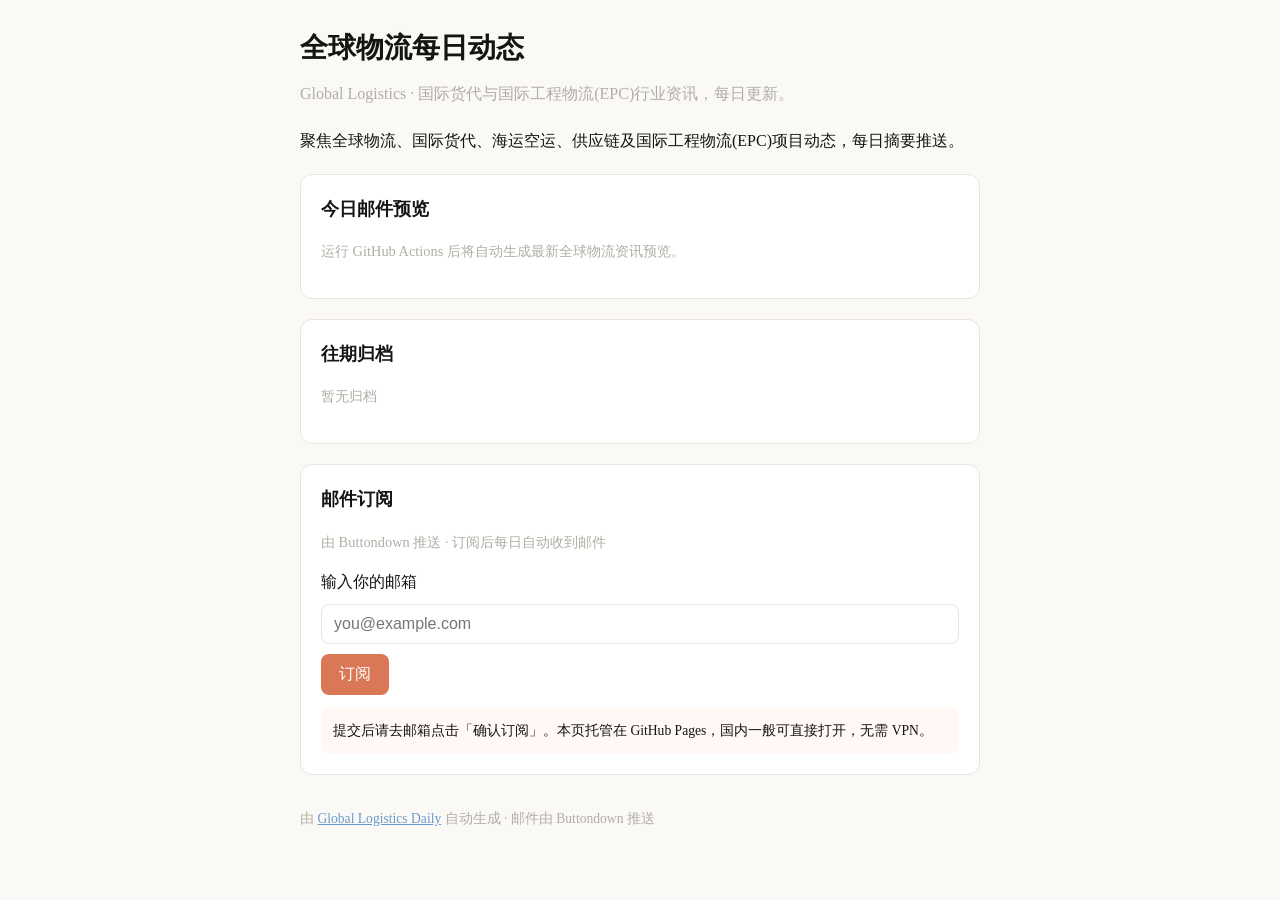
==== docs/index.html @ 3bcb0eac "rename site to global-logistics-daily" ====
<!DOCTYPE html>
<html lang="zh-CN">
<head>
  <meta charset="utf-8">
  <meta name="viewport" content="width=device-width, initial-scale=1">
  <title>全球物流每日动态</title>
  <meta name="description" content="Global Logistics · 国际货代与国际工程物流(EPC)行业资讯，每日更新。">
  <meta property="og:type" content="website">
  <meta property="og:site_name" content="全球物流每日动态">
  <meta property="og:title" content="全球物流每日动态">
  <meta property="og:description" content="Global Logistics · 国际货代与国际工程物流(EPC)行业资讯，每日更新。">
  <meta property="og:image" content="https://wangjian2931.github.io/global-logistics-daily/assets/og-cover.png">
  <meta property="og:url" content="https://wangjian2931.github.io/global-logistics-daily/">
  <link rel="stylesheet" href="assets/style.css">
</head>
<body>
  <div class="wrap">
    <header>
      <h1>全球物流每日动态</h1>
      <p class="tagline">Global Logistics · 国际货代与国际工程物流(EPC)行业资讯，每日更新。</p>
      <p>聚焦全球物流、国际货代、海运空运、供应链及国际工程物流(EPC)项目动态，每日摘要推送。</p>
    </header>

    <section class="card">
      <h2>今日邮件预览</h2>
      <p class="meta">运行 GitHub Actions 后将自动生成最新全球物流资讯预览。</p>
    </section>

    <section class="card">
      <h2>往期归档</h2>
      <p class="meta">暂无归档</p>
    </section>

    <section class="card">
      <h2>邮件订阅</h2>
      <p class="meta">由 Buttondown 推送 · 订阅后每日自动收到邮件</p>
      <form
        action="https://buttondown.com/api/emails/embed-subscribe/wangjian2931"
        method="post"
        class="subscribe-form"
      >
        <label for="bd-email">输入你的邮箱</label>
        <input type="email" name="email" id="bd-email" placeholder="you@example.com" required>
        <input type="hidden" name="embed" value="1">
        <input type="submit" value="订阅">
      </form>
      <div class="subscribe-note">
        提交后请去邮箱点击「确认订阅」。本页托管在 GitHub Pages，国内一般可直接打开，无需 VPN。
      </div>
    </section>

    <footer>
      <p>由 <a href="https://github.com/wangjian2931/global-logistics-daily">Global Logistics Daily</a> 自动生成 · 邮件由 Buttondown 推送</p>
    </footer>
  </div>
</body>
</html>
---- docs/assets/style.css ----
:root {
  --bg: #faf9f5;
  --text: #141413;
  --muted: #b0aea5;
  --border: #e8e6dc;
  --accent: #d97757;
  --link: #6a9bcc;
}

* { box-sizing: border-box; }

body {
  margin: 0;
  font-family: Georgia, "Times New Roman", serif;
  background: var(--bg);
  color: var(--text);
  line-height: 1.7;
}

.wrap {
  max-width: 720px;
  margin: 0 auto;
  padding: 24px 20px 48px;
}

header h1 {
  font-family: Arial, Helvetica, sans-serif;
  font-size: 1.75rem;
  margin: 0 0 8px;
}

.tagline { color: var(--muted); margin: 0 0 20px; }

.card {
  background: #fff;
  border: 1px solid var(--border);
  border-radius: 12px;
  padding: 20px;
  margin: 20px 0;
}

.card h2 {
  font-family: Arial, Helvetica, sans-serif;
  font-size: 1.1rem;
  margin: 0 0 12px;
}

.preview-content h1,
.preview-content h2,
.preview-content h3 {
  font-family: Arial, Helvetica, sans-serif;
}

.preview-content a { color: var(--link); }

.meta { color: var(--muted); font-size: 0.9rem; }

.subscribe-form label {
  display: block;
  margin-bottom: 8px;
  font-family: Arial, Helvetica, sans-serif;
}

.subscribe-form input[type="email"] {
  width: 100%;
  padding: 10px 12px;
  border: 1px solid var(--border);
  border-radius: 8px;
  margin-bottom: 10px;
  font-size: 16px;
}

.subscribe-form input[type="submit"] {
  background: var(--accent);
  color: #fff;
  border: 0;
  border-radius: 8px;
  padding: 10px 18px;
  cursor: pointer;
  font-family: Arial, Helvetica, sans-serif;
  font-size: 16px;
}

.subscribe-note {
  margin-top: 12px;
  padding: 12px;
  background: #fff8f5;
  border-radius: 8px;
  font-size: 0.85rem;
}

.archive-list { list-style: none; padding: 0; margin: 0; }

.archive-list li {
  padding: 8px 0;
  border-bottom: 1px solid var(--border);
}

footer {
  margin-top: 32px;
  color: var(--muted);
  font-size: 0.85rem;
}

footer a { color: var(--link); }

.back-link {
  display: inline-block;
  margin-bottom: 16px;
  color: var(--link);
  text-decoration: none;
  font-family: Arial, Helvetica, sans-serif;
}
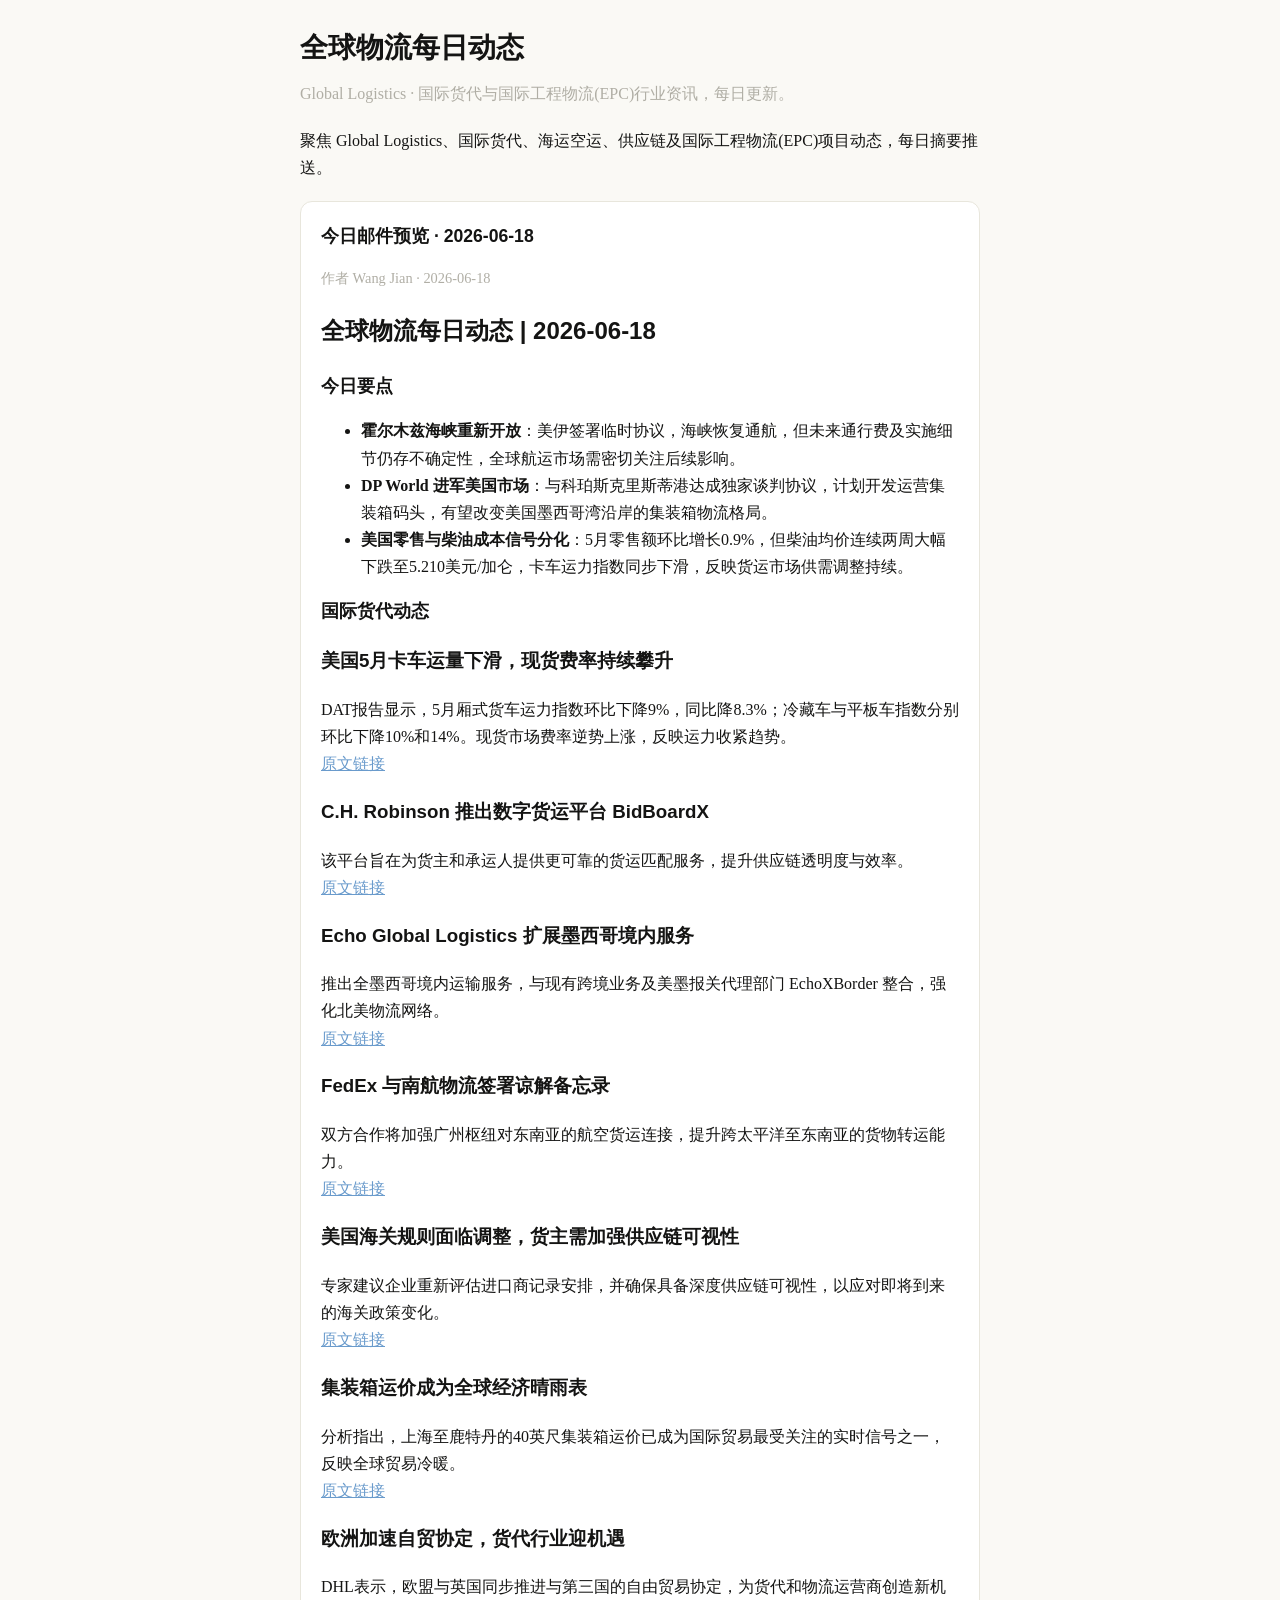
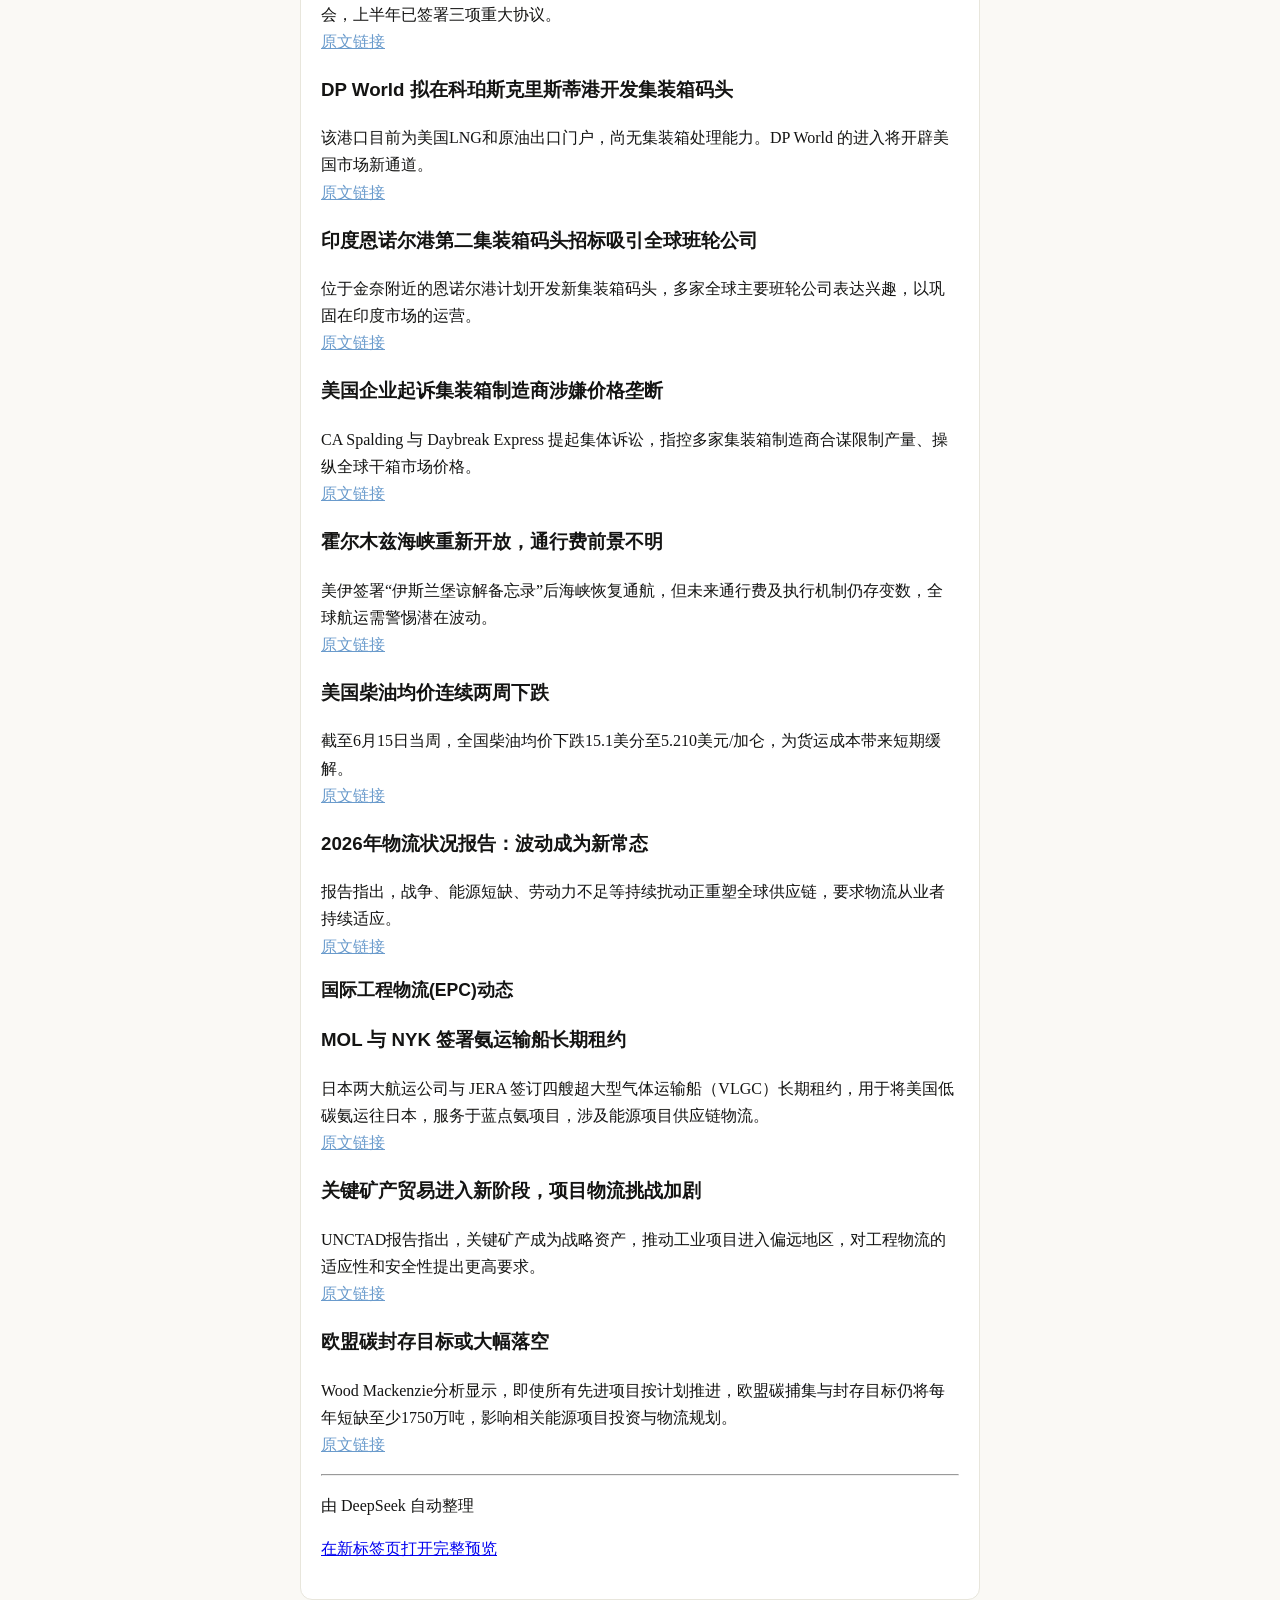
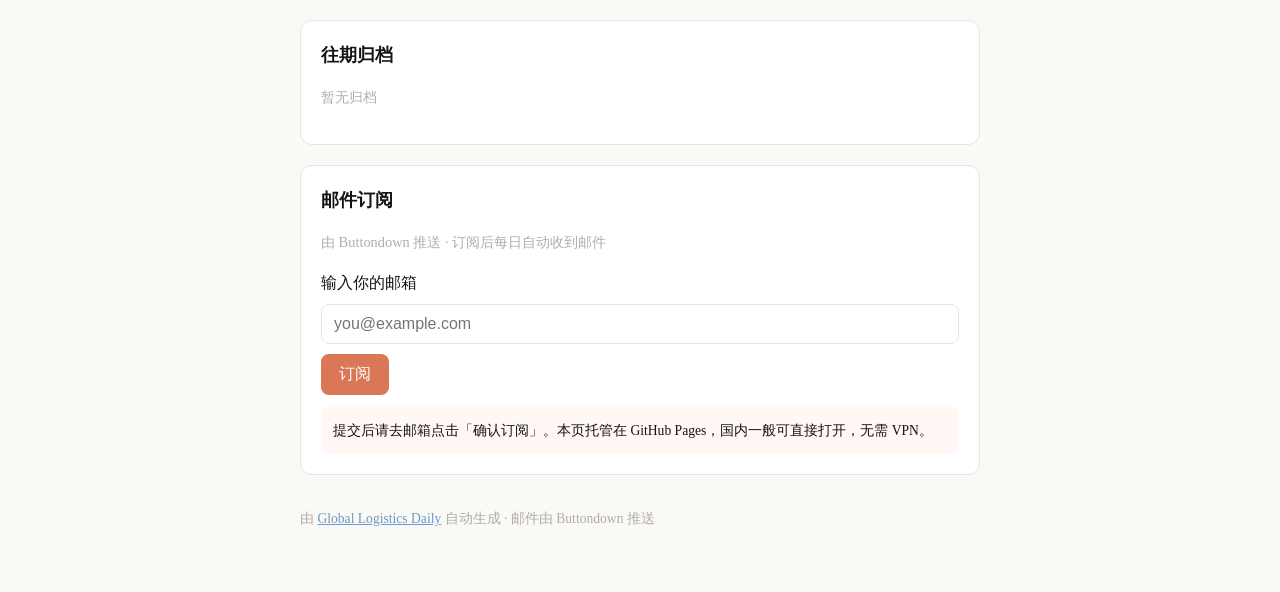
==== commit 17301e88: "fix Pages URL case and rename workflow" ====
--- a/docs/index.html
+++ b/docs/index.html
@@ -3,27 +3,88 @@
 <head>
   <meta charset="utf-8">
   <meta name="viewport" content="width=device-width, initial-scale=1">
-  <title>全球物流每日动态</title>
+  <title>全球物流每日动态 | 2026-06-18</title>
   <meta name="description" content="Global Logistics · 国际货代与国际工程物流(EPC)行业资讯，每日更新。">
   <meta property="og:type" content="website">
   <meta property="og:site_name" content="全球物流每日动态">
   <meta property="og:title" content="全球物流每日动态">
   <meta property="og:description" content="Global Logistics · 国际货代与国际工程物流(EPC)行业资讯，每日更新。">
-  <meta property="og:image" content="https://wangjian2931.github.io/global-logistics-daily/assets/og-cover.png">
-  <meta property="og:url" content="https://wangjian2931.github.io/global-logistics-daily/">
+  <meta property="og:image" content="https://wangjian2931.github.io/Global-Logistics-Daily/assets/og-cover.png">
+  <meta property="og:url" content="https://wangjian2931.github.io/Global-Logistics-Daily/">
   <link rel="stylesheet" href="assets/style.css">
 </head>
 <body>
   <div class="wrap">
+    
     <header>
       <h1>全球物流每日动态</h1>
       <p class="tagline">Global Logistics · 国际货代与国际工程物流(EPC)行业资讯，每日更新。</p>
-      <p>聚焦全球物流、国际货代、海运空运、供应链及国际工程物流(EPC)项目动态，每日摘要推送。</p>
+      <p>聚焦 Global Logistics、国际货代、海运空运、供应链及国际工程物流(EPC)项目动态，每日摘要推送。</p>
     </header>
 
     <section class="card">
-      <h2>今日邮件预览</h2>
-      <p class="meta">运行 GitHub Actions 后将自动生成最新全球物流资讯预览。</p>
+      <h2>今日邮件预览 · 2026-06-18</h2>
+      <p class="meta">作者 Wang Jian · 2026-06-18</p>
+      <div class="preview-content"><h1>全球物流每日动态 | 2026-06-18</h1>
+<h2>今日要点</h2>
+<ul>
+<li><strong>霍尔木兹海峡重新开放</strong>：美伊签署临时协议，海峡恢复通航，但未来通行费及实施细节仍存不确定性，全球航运市场需密切关注后续影响。</li>
+<li><strong>DP World 进军美国市场</strong>：与科珀斯克里斯蒂港达成独家谈判协议，计划开发运营集装箱码头，有望改变美国墨西哥湾沿岸的集装箱物流格局。</li>
+<li><strong>美国零售与柴油成本信号分化</strong>：5月零售额环比增长0.9%，但柴油均价连续两周大幅下跌至5.210美元/加仑，卡车运力指数同步下滑，反映货运市场供需调整持续。</li>
+</ul>
+<h2>国际货代动态</h2>
+<h3>美国5月卡车运量下滑，现货费率持续攀升</h3>
+<p>DAT报告显示，5月厢式货车运力指数环比下降9%，同比降8.3%；冷藏车与平板车指数分别环比下降10%和14%。现货市场费率逆势上涨，反映运力收紧趋势。<br />
+<a href="https://www.logisticsmgmt.com/article/truckload_volumes_slide_in_may_as_spot_rates_continue_climb_dat_reports">原文链接</a></p>
+<h3>C.H. Robinson 推出数字货运平台 BidBoardX</h3>
+<p>该平台旨在为货主和承运人提供更可靠的货运匹配服务，提升供应链透明度与效率。<br />
+<a href="https://www.logisticsmgmt.com/article/c.h_robinsons_new_bidboardx_platform_aims_to_boost_freight_reliability_for_shippers_and_carriers">原文链接</a></p>
+<h3>Echo Global Logistics 扩展墨西哥境内服务</h3>
+<p>推出全墨西哥境内运输服务，与现有跨境业务及美墨报关代理部门 EchoXBorder 整合，强化北美物流网络。<br />
+<a href="https://www.logisticsmgmt.com/article/echo_global_logistics_expands_mexico_footprint_with_new_intra_mexico_offerings">原文链接</a></p>
+<h3>FedEx 与南航物流签署谅解备忘录</h3>
+<p>双方合作将加强广州枢纽对东南亚的航空货运连接，提升跨太平洋至东南亚的货物转运能力。<br />
+<a href="https://www.supplychaindive.com/news/fedex-inks-mou-with-china-based-airline-to-boost-air-cargo-network/822742/">原文链接</a></p>
+<h3>美国海关规则面临调整，货主需加强供应链可视性</h3>
+<p>专家建议企业重新评估进口商记录安排，并确保具备深度供应链可视性，以应对即将到来的海关政策变化。<br />
+<a href="https://www.supplychaindive.com/news/trump-is-shaking-up-customs-rules-what-should-shippers-know/822731/">原文链接</a></p>
+<h3>集装箱运价成为全球经济晴雨表</h3>
+<p>分析指出，上海至鹿特丹的40英尺集装箱运价已成为国际贸易最受关注的实时信号之一，反映全球贸易冷暖。<br />
+<a href="https://theloadstar.com/what-container-shipping-rates-tell-us-about-the-economy/">原文链接</a></p>
+<h3>欧洲加速自贸协定，货代行业迎机遇</h3>
+<p>DHL表示，欧盟与英国同步推进与第三国的自由贸易协定，为货代和物流运营商创造新机会，上半年已签署三项重大协议。<br />
+<a href="https://theloadstar.com/forwarders-will-gain-as-europe-accelerates-global-trade-agreements-says-dhl/">原文链接</a></p>
+<h3>DP World 拟在科珀斯克里斯蒂港开发集装箱码头</h3>
+<p>该港口目前为美国LNG和原油出口门户，尚无集装箱处理能力。DP World 的进入将开辟美国市场新通道。<br />
+<a href="https://theloadstar.com/dp-world-enter-us-market-with-new-box-terminal-at-corpus-christi/">原文链接</a></p>
+<h3>印度恩诺尔港第二集装箱码头招标吸引全球班轮公司</h3>
+<p>位于金奈附近的恩诺尔港计划开发新集装箱码头，多家全球主要班轮公司表达兴趣，以巩固在印度市场的运营。<br />
+<a href="https://theloadstar.com/ennore-port-plan-for-second-box-terminal-attracts-major-carriers/">原文链接</a></p>
+<h3>美国企业起诉集装箱制造商涉嫌价格垄断</h3>
+<p>CA Spalding 与 Daybreak Express 提起集体诉讼，指控多家集装箱制造商合谋限制产量、操纵全球干箱市场价格。<br />
+<a href="https://splash247.com/us-firms-sue-container-makers-over-alleged-price-fixing-scheme/">原文链接</a></p>
+<h3>霍尔木兹海峡重新开放，通行费前景不明</h3>
+<p>美伊签署“伊斯兰堡谅解备忘录”后海峡恢复通航，但未来通行费及执行机制仍存变数，全球航运需警惕潜在波动。<br />
+<a href="https://splash247.com/hormuz-reopens-under-us-iran-deal-amid-uncertainty-over-future-transit-fees/">原文链接</a></p>
+<h3>美国柴油均价连续两周下跌</h3>
+<p>截至6月15日当周，全国柴油均价下跌15.1美分至5.210美元/加仑，为货运成本带来短期缓解。<br />
+<a href="https://www.logisticsmgmt.com/article/national_diesel_average_falls_15.1_cents_for_week_of_june_15_reports_eia">原文链接</a></p>
+<h3>2026年物流状况报告：波动成为新常态</h3>
+<p>报告指出，战争、能源短缺、劳动力不足等持续扰动正重塑全球供应链，要求物流从业者持续适应。<br />
+<a href="https://www.logisticsmgmt.com/article/new_state_of_logistics_report_finds_volatility_is_new_normal_shaping_global_supply_chains_requiring_continuous_adaptation_by_logisticians">原文链接</a></p>
+<h2>国际工程物流(EPC)动态</h2>
+<h3>MOL 与 NYK 签署氨运输船长期租约</h3>
+<p>日本两大航运公司与 JERA 签订四艘超大型气体运输船（VLGC）长期租约，用于将美国低碳氨运往日本，服务于蓝点氨项目，涉及能源项目供应链物流。<br />
+<a href="https://splash247.com/mol-and-nyk-seal-ammonia-carrier-charters-with-jera/">原文链接</a></p>
+<h3>关键矿产贸易进入新阶段，项目物流挑战加剧</h3>
+<p>UNCTAD报告指出，关键矿产成为战略资产，推动工业项目进入偏远地区，对工程物流的适应性和安全性提出更高要求。<br />
+<a href="https://splash247.com/the-easy-era-of-critical-mineral-trade-is-over/">原文链接</a></p>
+<h3>欧盟碳封存目标或大幅落空</h3>
+<p>Wood Mackenzie分析显示，即使所有先进项目按计划推进，欧盟碳捕集与封存目标仍将每年短缺至少1750万吨，影响相关能源项目投资与物流规划。<br />
+<a href="https://splash247.com/eu-set-to-miss-carbon-storage-target-by-at-least-17-5-mtpa/">原文链接</a></p>
+<hr />
+<p>由 DeepSeek 自动整理</p></div>
+      <p><a href="previews/2026-06-18.html">在新标签页打开完整预览</a></p>
     </section>
 
     <section class="card">
@@ -31,6 +92,7 @@
       <p class="meta">暂无归档</p>
     </section>
 
+    
     <section class="card">
       <h2>邮件订阅</h2>
       <p class="meta">由 Buttondown 推送 · 订阅后每日自动收到邮件</p>
@@ -48,9 +110,10 @@
         提交后请去邮箱点击「确认订阅」。本页托管在 GitHub Pages，国内一般可直接打开，无需 VPN。
       </div>
     </section>
-
+    
+    
     <footer>
-      <p>由 <a href="https://github.com/wangjian2931/global-logistics-daily">Global Logistics Daily</a> 自动生成 · 邮件由 Buttondown 推送</p>
+      <p>由 <a href="https://github.com/wangjian2931/Global-Logistics-Daily">Global Logistics Daily</a> 自动生成 · 邮件由 Buttondown 推送</p>
     </footer>
   </div>
 </body>
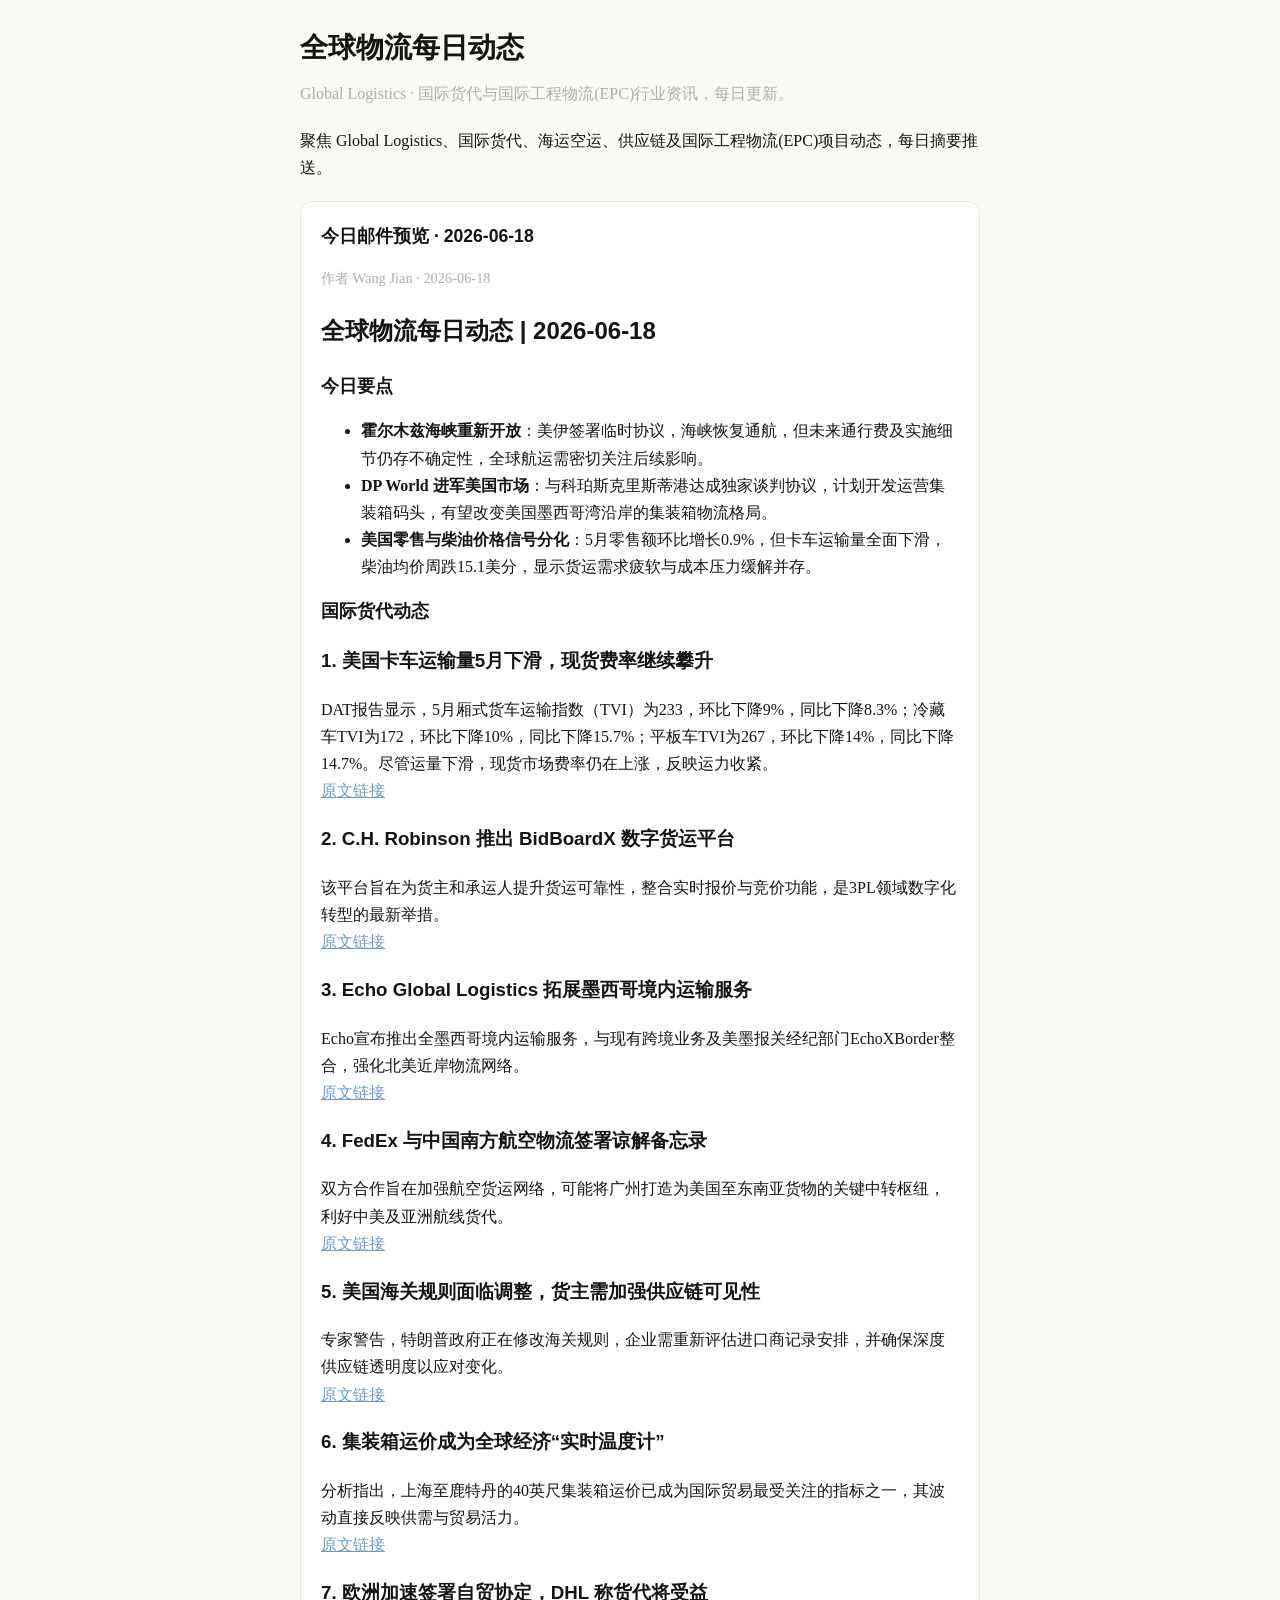
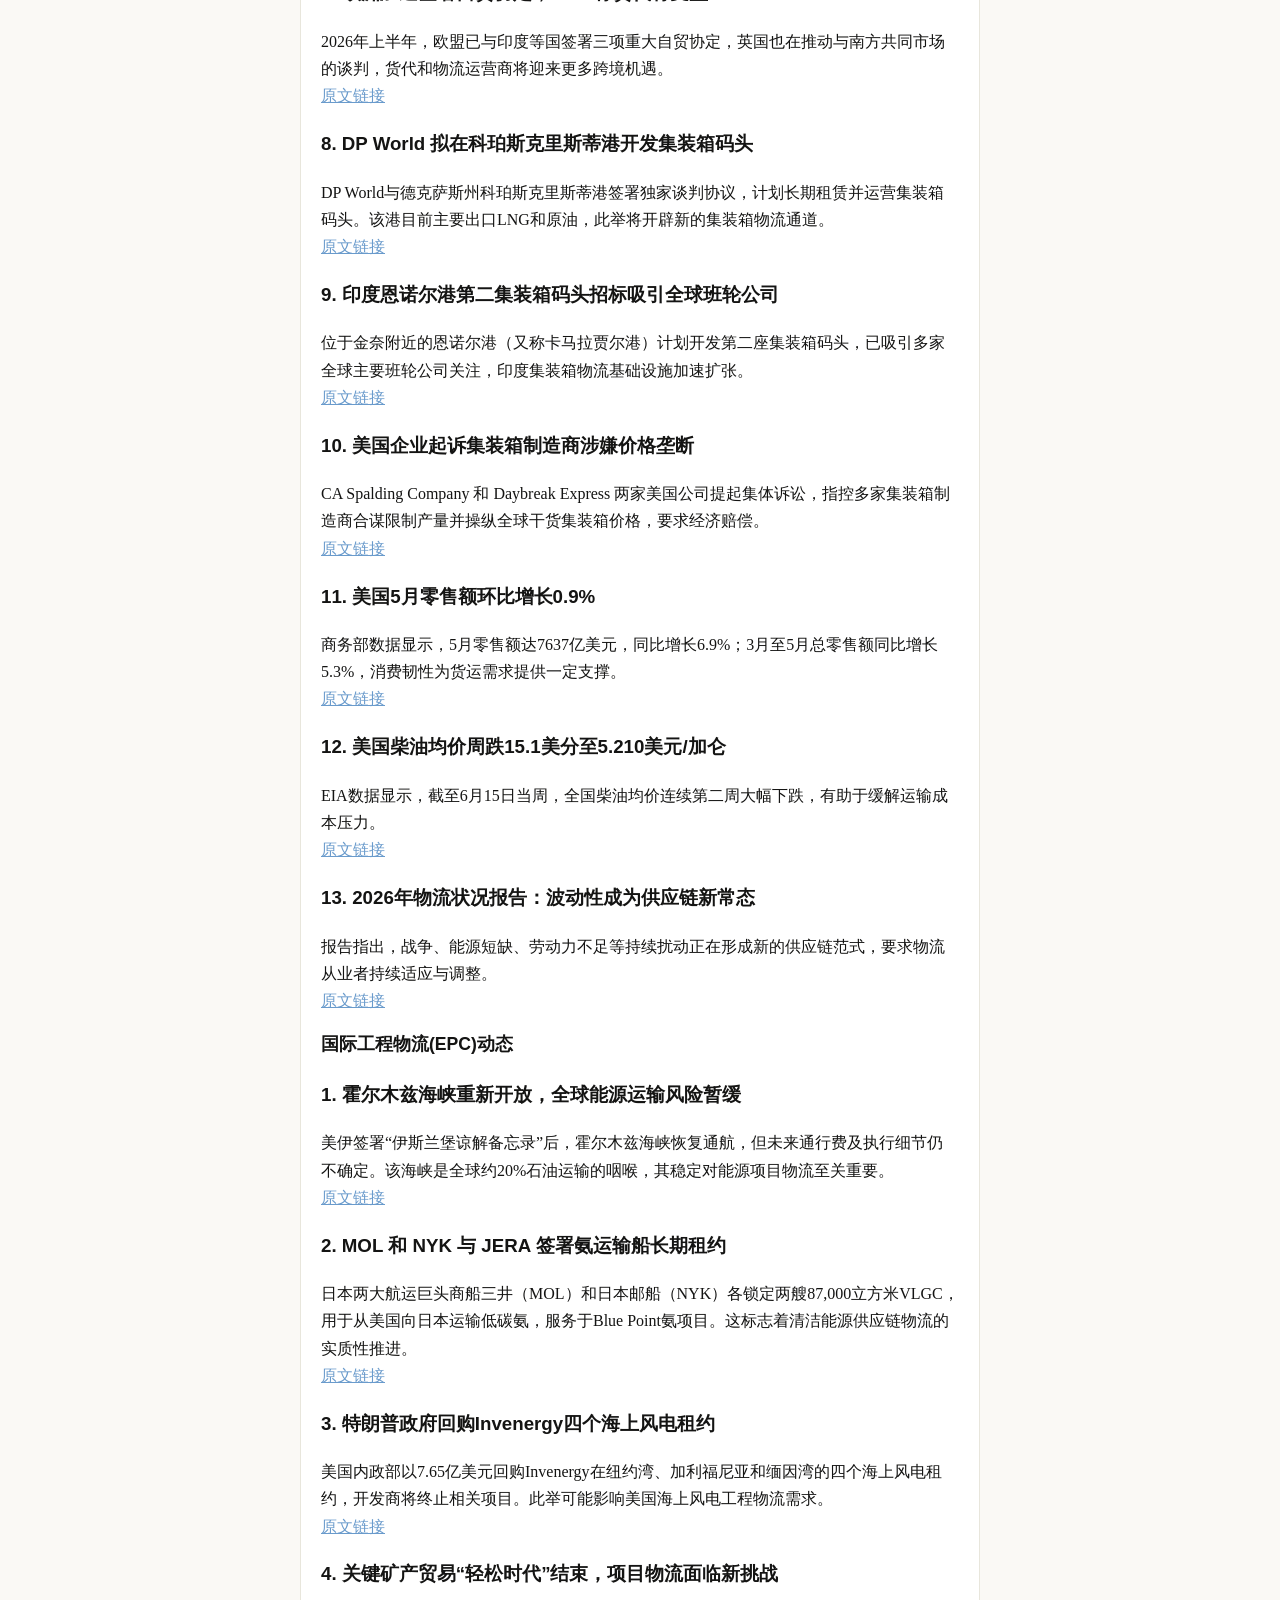
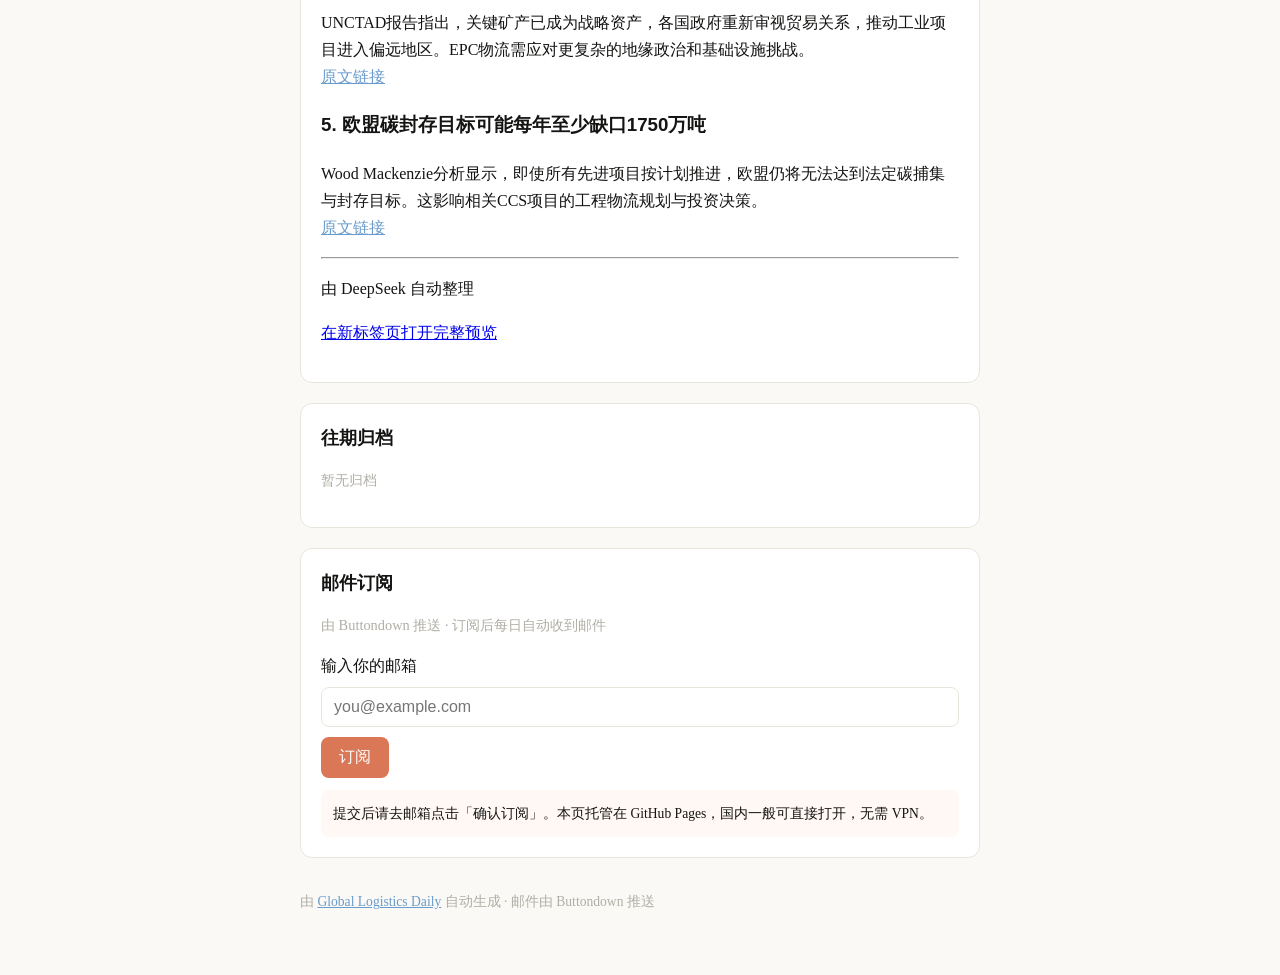
==== commit b533723f: "chore: update landing page" ====
--- a/docs/index.html
+++ b/docs/index.html
@@ -28,59 +28,65 @@
       <div class="preview-content"><h1>全球物流每日动态 | 2026-06-18</h1>
 <h2>今日要点</h2>
 <ul>
-<li><strong>霍尔木兹海峡重新开放</strong>：美伊签署临时协议，海峡恢复通航，但未来通行费及实施细节仍存不确定性，全球航运市场需密切关注后续影响。</li>
+<li><strong>霍尔木兹海峡重新开放</strong>：美伊签署临时协议，海峡恢复通航，但未来通行费及实施细节仍存不确定性，全球航运需密切关注后续影响。</li>
 <li><strong>DP World 进军美国市场</strong>：与科珀斯克里斯蒂港达成独家谈判协议，计划开发运营集装箱码头，有望改变美国墨西哥湾沿岸的集装箱物流格局。</li>
-<li><strong>美国零售与柴油成本信号分化</strong>：5月零售额环比增长0.9%，但柴油均价连续两周大幅下跌至5.210美元/加仑，卡车运力指数同步下滑，反映货运市场供需调整持续。</li>
+<li><strong>美国零售与柴油价格信号分化</strong>：5月零售额环比增长0.9%，但卡车运输量全面下滑，柴油均价周跌15.1美分，显示货运需求疲软与成本压力缓解并存。</li>
 </ul>
 <h2>国际货代动态</h2>
-<h3>美国5月卡车运量下滑，现货费率持续攀升</h3>
-<p>DAT报告显示，5月厢式货车运力指数环比下降9%，同比降8.3%；冷藏车与平板车指数分别环比下降10%和14%。现货市场费率逆势上涨，反映运力收紧趋势。<br />
+<h3>1. 美国卡车运输量5月下滑，现货费率继续攀升</h3>
+<p>DAT报告显示，5月厢式货车运输指数（TVI）为233，环比下降9%，同比下降8.3%；冷藏车TVI为172，环比下降10%，同比下降15.7%；平板车TVI为267，环比下降14%，同比下降14.7%。尽管运量下滑，现货市场费率仍在上涨，反映运力收紧。<br />
 <a href="https://www.logisticsmgmt.com/article/truckload_volumes_slide_in_may_as_spot_rates_continue_climb_dat_reports">原文链接</a></p>
-<h3>C.H. Robinson 推出数字货运平台 BidBoardX</h3>
-<p>该平台旨在为货主和承运人提供更可靠的货运匹配服务，提升供应链透明度与效率。<br />
+<h3>2. C.H. Robinson 推出 BidBoardX 数字货运平台</h3>
+<p>该平台旨在为货主和承运人提升货运可靠性，整合实时报价与竞价功能，是3PL领域数字化转型的最新举措。<br />
 <a href="https://www.logisticsmgmt.com/article/c.h_robinsons_new_bidboardx_platform_aims_to_boost_freight_reliability_for_shippers_and_carriers">原文链接</a></p>
-<h3>Echo Global Logistics 扩展墨西哥境内服务</h3>
-<p>推出全墨西哥境内运输服务，与现有跨境业务及美墨报关代理部门 EchoXBorder 整合，强化北美物流网络。<br />
+<h3>3. Echo Global Logistics 拓展墨西哥境内运输服务</h3>
+<p>Echo宣布推出全墨西哥境内运输服务，与现有跨境业务及美墨报关经纪部门EchoXBorder整合，强化北美近岸物流网络。<br />
 <a href="https://www.logisticsmgmt.com/article/echo_global_logistics_expands_mexico_footprint_with_new_intra_mexico_offerings">原文链接</a></p>
-<h3>FedEx 与南航物流签署谅解备忘录</h3>
-<p>双方合作将加强广州枢纽对东南亚的航空货运连接，提升跨太平洋至东南亚的货物转运能力。<br />
+<h3>4. FedEx 与中国南方航空物流签署谅解备忘录</h3>
+<p>双方合作旨在加强航空货运网络，可能将广州打造为美国至东南亚货物的关键中转枢纽，利好中美及亚洲航线货代。<br />
 <a href="https://www.supplychaindive.com/news/fedex-inks-mou-with-china-based-airline-to-boost-air-cargo-network/822742/">原文链接</a></p>
-<h3>美国海关规则面临调整，货主需加强供应链可视性</h3>
-<p>专家建议企业重新评估进口商记录安排，并确保具备深度供应链可视性，以应对即将到来的海关政策变化。<br />
+<h3>5. 美国海关规则面临调整，货主需加强供应链可见性</h3>
+<p>专家警告，特朗普政府正在修改海关规则，企业需重新评估进口商记录安排，并确保深度供应链透明度以应对变化。<br />
 <a href="https://www.supplychaindive.com/news/trump-is-shaking-up-customs-rules-what-should-shippers-know/822731/">原文链接</a></p>
-<h3>集装箱运价成为全球经济晴雨表</h3>
-<p>分析指出，上海至鹿特丹的40英尺集装箱运价已成为国际贸易最受关注的实时信号之一，反映全球贸易冷暖。<br />
+<h3>6. 集装箱运价成为全球经济“实时温度计”</h3>
+<p>分析指出，上海至鹿特丹的40英尺集装箱运价已成为国际贸易最受关注的指标之一，其波动直接反映供需与贸易活力。<br />
 <a href="https://theloadstar.com/what-container-shipping-rates-tell-us-about-the-economy/">原文链接</a></p>
-<h3>欧洲加速自贸协定，货代行业迎机遇</h3>
-<p>DHL表示，欧盟与英国同步推进与第三国的自由贸易协定，为货代和物流运营商创造新机会，上半年已签署三项重大协议。<br />
+<h3>7. 欧洲加速签署自贸协定，DHL 称货代将受益</h3>
+<p>2026年上半年，欧盟已与印度等国签署三项重大自贸协定，英国也在推动与南方共同市场的谈判，货代和物流运营商将迎来更多跨境机遇。<br />
 <a href="https://theloadstar.com/forwarders-will-gain-as-europe-accelerates-global-trade-agreements-says-dhl/">原文链接</a></p>
-<h3>DP World 拟在科珀斯克里斯蒂港开发集装箱码头</h3>
-<p>该港口目前为美国LNG和原油出口门户，尚无集装箱处理能力。DP World 的进入将开辟美国市场新通道。<br />
+<h3>8. DP World 拟在科珀斯克里斯蒂港开发集装箱码头</h3>
+<p>DP World与德克萨斯州科珀斯克里斯蒂港签署独家谈判协议，计划长期租赁并运营集装箱码头。该港目前主要出口LNG和原油，此举将开辟新的集装箱物流通道。<br />
 <a href="https://theloadstar.com/dp-world-enter-us-market-with-new-box-terminal-at-corpus-christi/">原文链接</a></p>
-<h3>印度恩诺尔港第二集装箱码头招标吸引全球班轮公司</h3>
-<p>位于金奈附近的恩诺尔港计划开发新集装箱码头，多家全球主要班轮公司表达兴趣，以巩固在印度市场的运营。<br />
+<h3>9. 印度恩诺尔港第二集装箱码头招标吸引全球班轮公司</h3>
+<p>位于金奈附近的恩诺尔港（又称卡马拉贾尔港）计划开发第二座集装箱码头，已吸引多家全球主要班轮公司关注，印度集装箱物流基础设施加速扩张。<br />
 <a href="https://theloadstar.com/ennore-port-plan-for-second-box-terminal-attracts-major-carriers/">原文链接</a></p>
-<h3>美国企业起诉集装箱制造商涉嫌价格垄断</h3>
-<p>CA Spalding 与 Daybreak Express 提起集体诉讼，指控多家集装箱制造商合谋限制产量、操纵全球干箱市场价格。<br />
+<h3>10. 美国企业起诉集装箱制造商涉嫌价格垄断</h3>
+<p>CA Spalding Company 和 Daybreak Express 两家美国公司提起集体诉讼，指控多家集装箱制造商合谋限制产量并操纵全球干货集装箱价格，要求经济赔偿。<br />
 <a href="https://splash247.com/us-firms-sue-container-makers-over-alleged-price-fixing-scheme/">原文链接</a></p>
-<h3>霍尔木兹海峡重新开放，通行费前景不明</h3>
-<p>美伊签署“伊斯兰堡谅解备忘录”后海峡恢复通航，但未来通行费及执行机制仍存变数，全球航运需警惕潜在波动。<br />
-<a href="https://splash247.com/hormuz-reopens-under-us-iran-deal-amid-uncertainty-over-future-transit-fees/">原文链接</a></p>
-<h3>美国柴油均价连续两周下跌</h3>
-<p>截至6月15日当周，全国柴油均价下跌15.1美分至5.210美元/加仑，为货运成本带来短期缓解。<br />
+<h3>11. 美国5月零售额环比增长0.9%</h3>
+<p>商务部数据显示，5月零售额达7637亿美元，同比增长6.9%；3月至5月总零售额同比增长5.3%，消费韧性为货运需求提供一定支撑。<br />
+<a href="https://www.logisticsmgmt.com/article/u.s_retail_sales_see_may_gains_reports_commerce_and_cnbc_nrf_retail_monitor">原文链接</a></p>
+<h3>12. 美国柴油均价周跌15.1美分至5.210美元/加仑</h3>
+<p>EIA数据显示，截至6月15日当周，全国柴油均价连续第二周大幅下跌，有助于缓解运输成本压力。<br />
 <a href="https://www.logisticsmgmt.com/article/national_diesel_average_falls_15.1_cents_for_week_of_june_15_reports_eia">原文链接</a></p>
-<h3>2026年物流状况报告：波动成为新常态</h3>
-<p>报告指出，战争、能源短缺、劳动力不足等持续扰动正重塑全球供应链，要求物流从业者持续适应。<br />
+<h3>13. 2026年物流状况报告：波动性成为供应链新常态</h3>
+<p>报告指出，战争、能源短缺、劳动力不足等持续扰动正在形成新的供应链范式，要求物流从业者持续适应与调整。<br />
 <a href="https://www.logisticsmgmt.com/article/new_state_of_logistics_report_finds_volatility_is_new_normal_shaping_global_supply_chains_requiring_continuous_adaptation_by_logisticians">原文链接</a></p>
 <h2>国际工程物流(EPC)动态</h2>
-<h3>MOL 与 NYK 签署氨运输船长期租约</h3>
-<p>日本两大航运公司与 JERA 签订四艘超大型气体运输船（VLGC）长期租约，用于将美国低碳氨运往日本，服务于蓝点氨项目，涉及能源项目供应链物流。<br />
+<h3>1. 霍尔木兹海峡重新开放，全球能源运输风险暂缓</h3>
+<p>美伊签署“伊斯兰堡谅解备忘录”后，霍尔木兹海峡恢复通航，但未来通行费及执行细节仍不确定。该海峡是全球约20%石油运输的咽喉，其稳定对能源项目物流至关重要。<br />
+<a href="https://splash247.com/hormuz-reopens-under-us-iran-deal-amid-uncertainty-over-future-transit-fees/">原文链接</a></p>
+<h3>2. MOL 和 NYK 与 JERA 签署氨运输船长期租约</h3>
+<p>日本两大航运巨头商船三井（MOL）和日本邮船（NYK）各锁定两艘87,000立方米VLGC，用于从美国向日本运输低碳氨，服务于Blue Point氨项目。这标志着清洁能源供应链物流的实质性推进。<br />
 <a href="https://splash247.com/mol-and-nyk-seal-ammonia-carrier-charters-with-jera/">原文链接</a></p>
-<h3>关键矿产贸易进入新阶段，项目物流挑战加剧</h3>
-<p>UNCTAD报告指出，关键矿产成为战略资产，推动工业项目进入偏远地区，对工程物流的适应性和安全性提出更高要求。<br />
+<h3>3. 特朗普政府回购Invenergy四个海上风电租约</h3>
+<p>美国内政部以7.65亿美元回购Invenergy在纽约湾、加利福尼亚和缅因湾的四个海上风电租约，开发商将终止相关项目。此举可能影响美国海上风电工程物流需求。<br />
+<a href="https://splash247.com/trump-administration-to-buy-back-four-offshore-wind-leases-from-invenergy/">原文链接</a></p>
+<h3>4. 关键矿产贸易“轻松时代”结束，项目物流面临新挑战</h3>
+<p>UNCTAD报告指出，关键矿产已成为战略资产，各国政府重新审视贸易关系，推动工业项目进入偏远地区。EPC物流需应对更复杂的地缘政治和基础设施挑战。<br />
 <a href="https://splash247.com/the-easy-era-of-critical-mineral-trade-is-over/">原文链接</a></p>
-<h3>欧盟碳封存目标或大幅落空</h3>
-<p>Wood Mackenzie分析显示，即使所有先进项目按计划推进，欧盟碳捕集与封存目标仍将每年短缺至少1750万吨，影响相关能源项目投资与物流规划。<br />
+<h3>5. 欧盟碳封存目标可能每年至少缺口1750万吨</h3>
+<p>Wood Mackenzie分析显示，即使所有先进项目按计划推进，欧盟仍将无法达到法定碳捕集与封存目标。这影响相关CCS项目的工程物流规划与投资决策。<br />
 <a href="https://splash247.com/eu-set-to-miss-carbon-storage-target-by-at-least-17-5-mtpa/">原文链接</a></p>
 <hr />
 <p>由 DeepSeek 自动整理</p></div>
--- a/docs/assets/style.css
+++ b/docs/assets/style.css
@@ -111,3 +111,7 @@
   text-decoration: none;
   font-family: Arial, Helvetica, sans-serif;
 }
+
+#subscribe {
+  scroll-margin-top: 24px;
+}
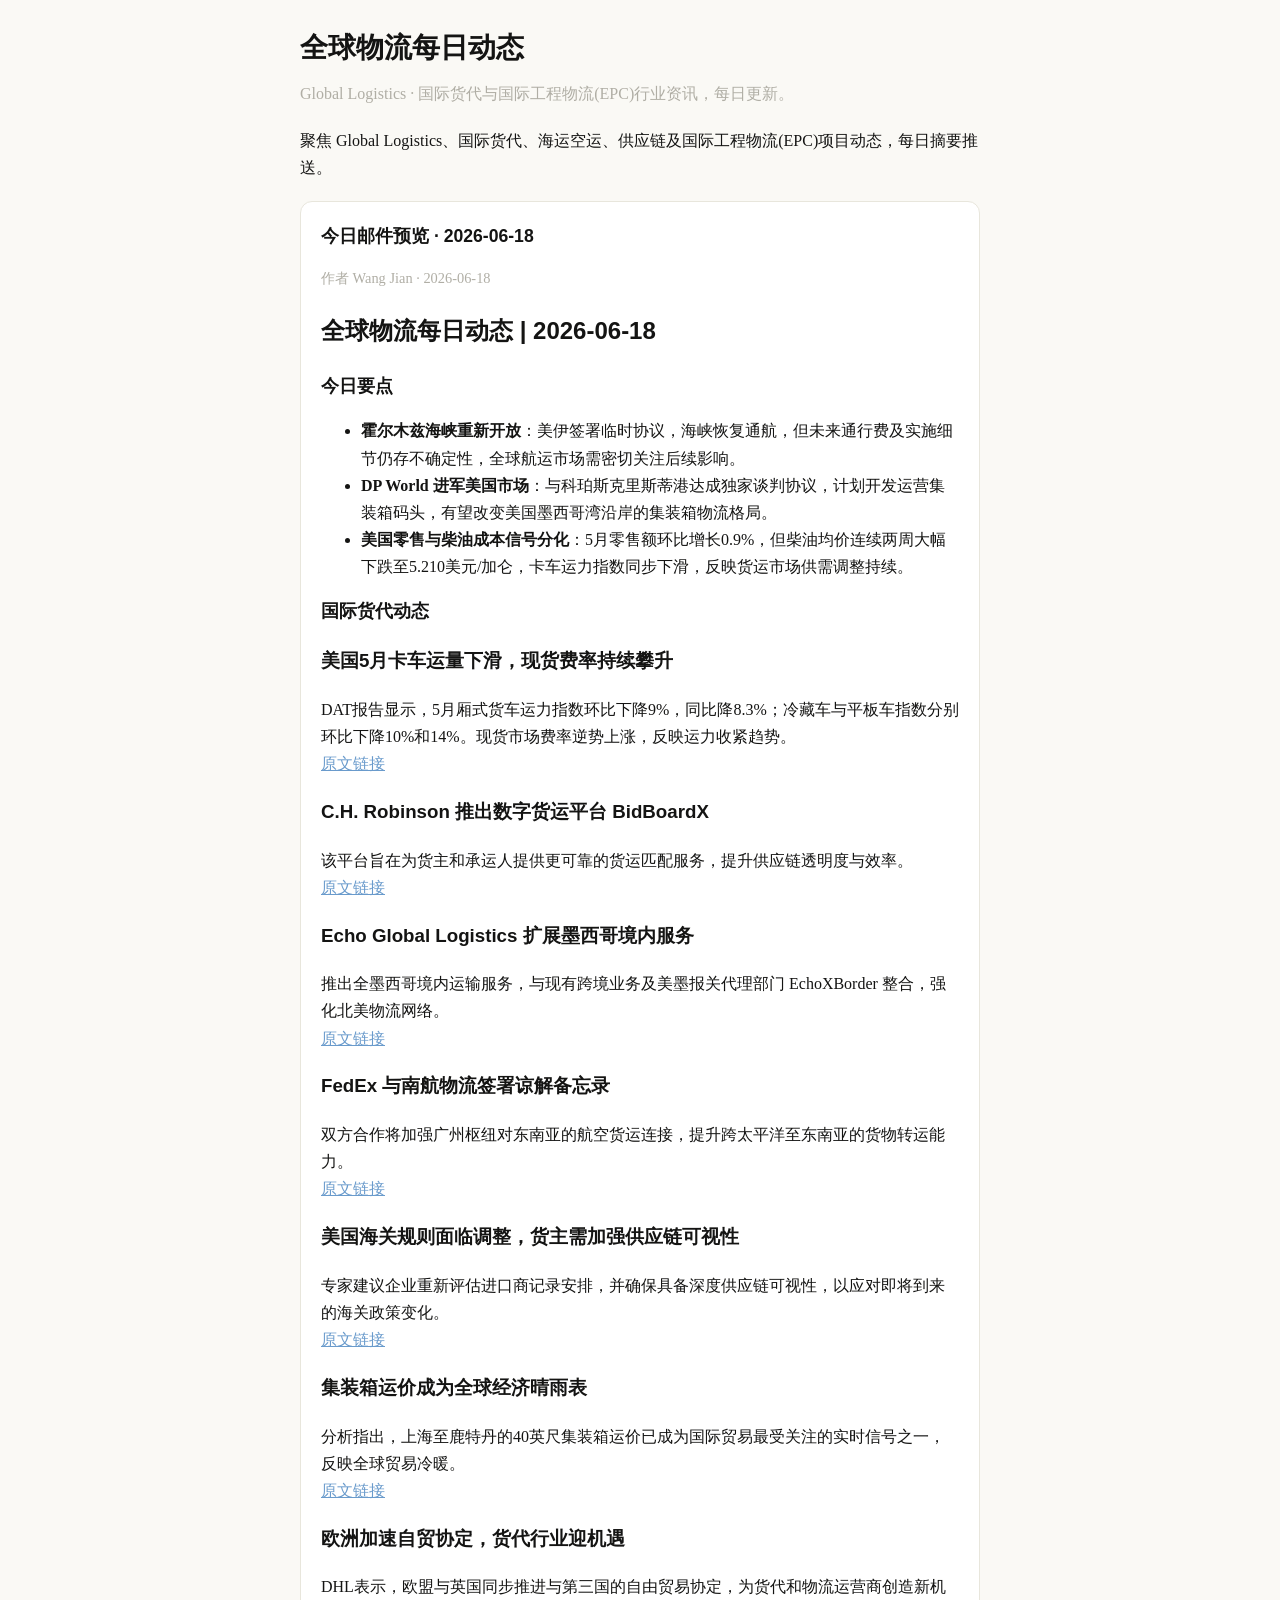
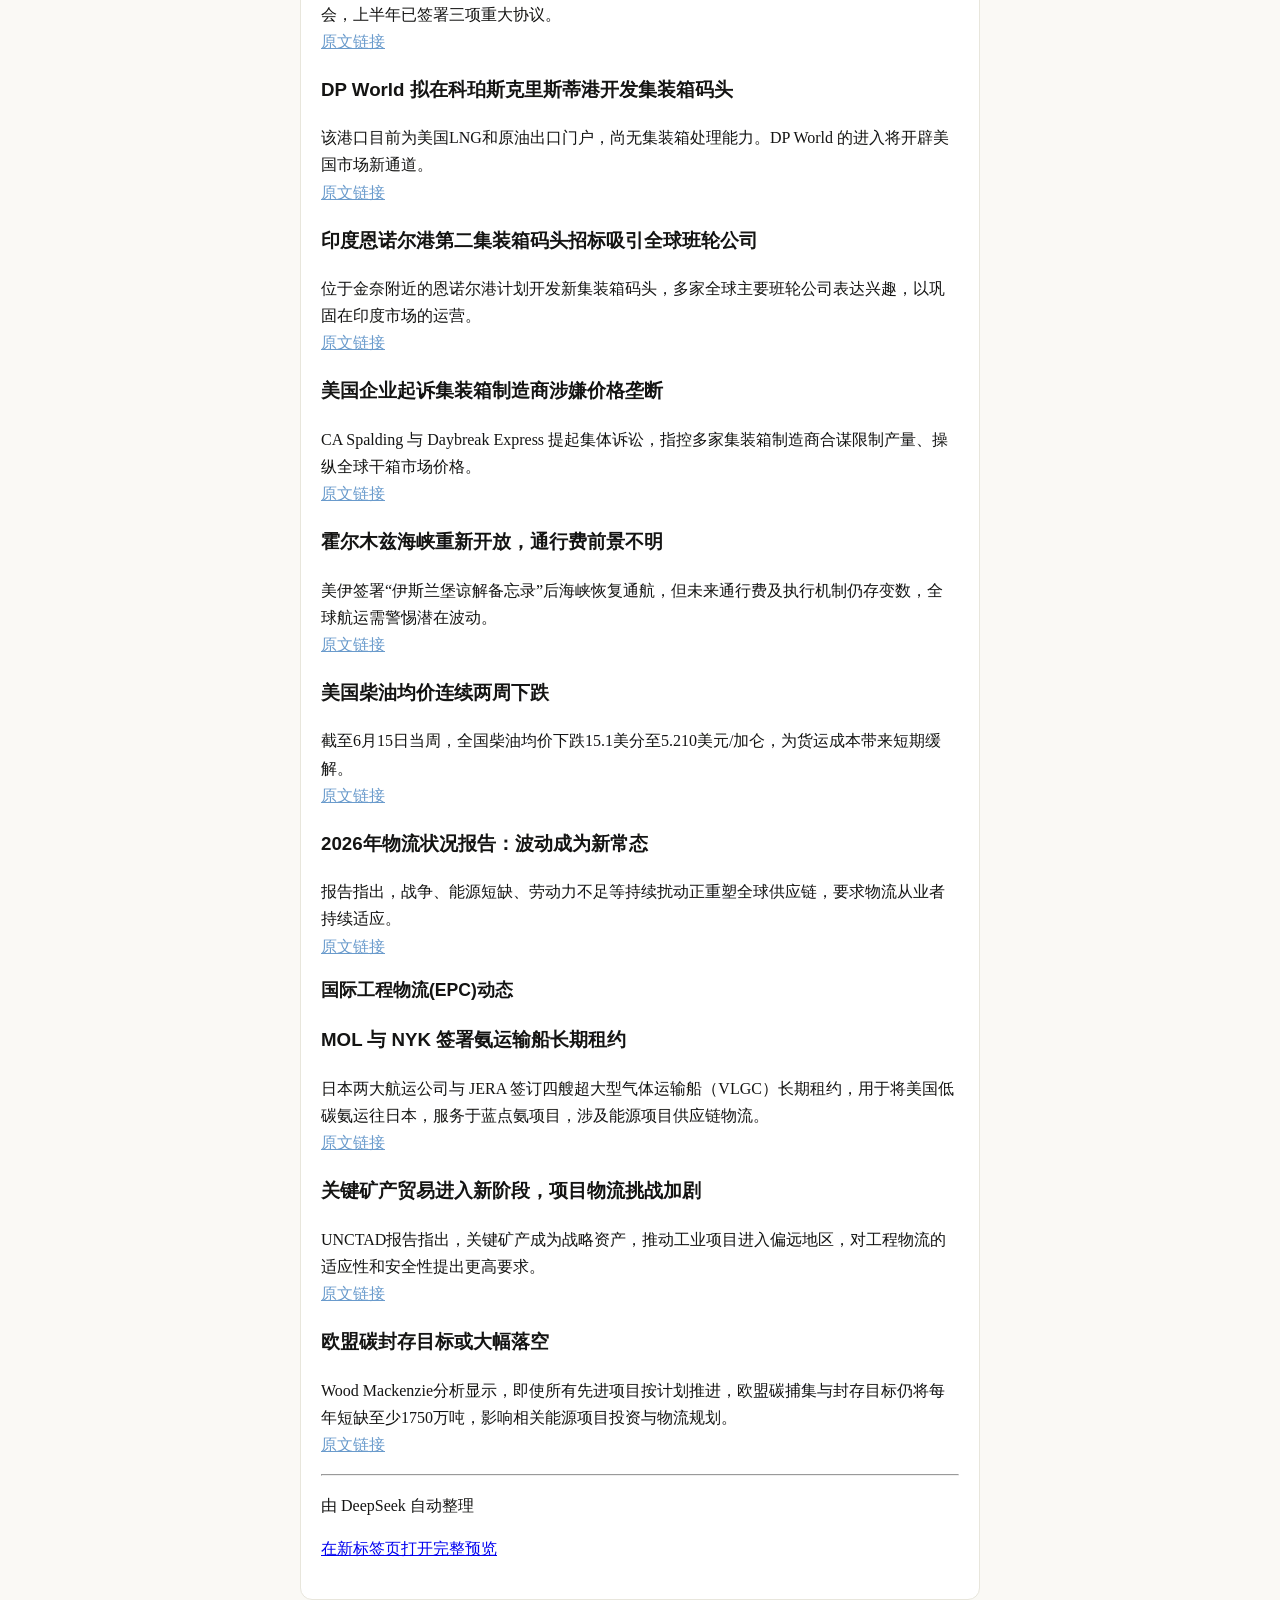
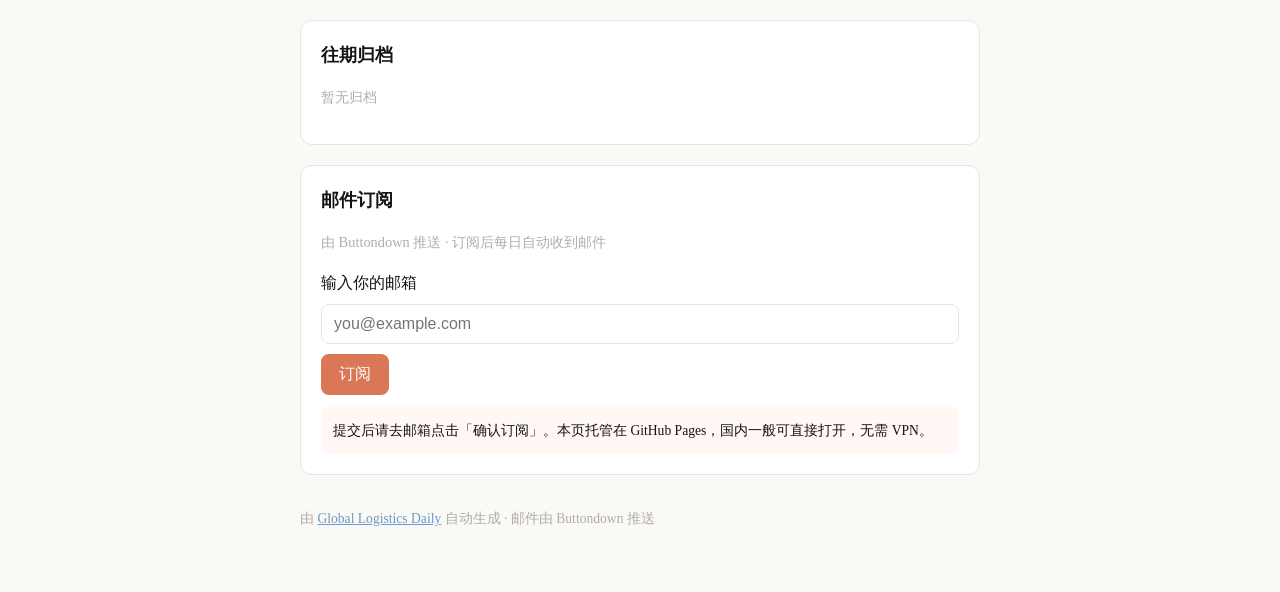
==== commit 0c6deb71: "fix WeChat link card: valid og image and meta tags" ====
--- a/docs/index.html
+++ b/docs/index.html
@@ -4,13 +4,23 @@
   <meta charset="utf-8">
   <meta name="viewport" content="width=device-width, initial-scale=1">
   <title>全球物流每日动态 | 2026-06-18</title>
-  <meta name="description" content="Global Logistics · 国际货代与国际工程物流(EPC)行业资讯，每日更新。">
+  <meta name="description" content="筛选全球货代与 EPC 工程物流资讯，每日一封邮件直达中文摘要。">
+  <link rel="canonical" href="https://wangjian2931.github.io/Global-Logistics-Daily/">
   <meta property="og:type" content="website">
   <meta property="og:site_name" content="全球物流每日动态">
   <meta property="og:title" content="全球物流每日动态">
-  <meta property="og:description" content="Global Logistics · 国际货代与国际工程物流(EPC)行业资讯，每日更新。">
-  <meta property="og:image" content="https://wangjian2931.github.io/Global-Logistics-Daily/assets/og-cover.png">
+  <meta property="og:description" content="筛选全球货代与 EPC 工程物流资讯，每日一封邮件直达中文摘要。">
+  <meta property="og:image" content="https://wangjian2931.github.io/Global-Logistics-Daily/assets/og-cover.jpg">
+  <meta property="og:image:width" content="300">
+  <meta property="og:image:height" content="300">
   <meta property="og:url" content="https://wangjian2931.github.io/Global-Logistics-Daily/">
+  <meta name="twitter:card" content="summary_large_image">
+  <meta name="twitter:title" content="全球物流每日动态">
+  <meta name="twitter:description" content="筛选全球货代与 EPC 工程物流资讯，每日一封邮件直达中文摘要。">
+  <meta name="twitter:image" content="https://wangjian2931.github.io/Global-Logistics-Daily/assets/og-cover.jpg">
+  <meta itemprop="name" content="全球物流每日动态">
+  <meta itemprop="description" content="筛选全球货代与 EPC 工程物流资讯，每日一封邮件直达中文摘要。">
+  <meta itemprop="image" content="https://wangjian2931.github.io/Global-Logistics-Daily/assets/og-cover.jpg">
   <link rel="stylesheet" href="assets/style.css">
 </head>
 <body>
@@ -28,65 +38,59 @@
       <div class="preview-content"><h1>全球物流每日动态 | 2026-06-18</h1>
 <h2>今日要点</h2>
 <ul>
-<li><strong>霍尔木兹海峡重新开放</strong>：美伊签署临时协议，海峡恢复通航，但未来通行费及实施细节仍存不确定性，全球航运需密切关注后续影响。</li>
+<li><strong>霍尔木兹海峡重新开放</strong>：美伊签署临时协议，海峡恢复通航，但未来通行费及实施细节仍存不确定性，全球航运市场需密切关注后续影响。</li>
 <li><strong>DP World 进军美国市场</strong>：与科珀斯克里斯蒂港达成独家谈判协议，计划开发运营集装箱码头，有望改变美国墨西哥湾沿岸的集装箱物流格局。</li>
-<li><strong>美国零售与柴油价格信号分化</strong>：5月零售额环比增长0.9%，但卡车运输量全面下滑，柴油均价周跌15.1美分，显示货运需求疲软与成本压力缓解并存。</li>
+<li><strong>美国零售与柴油成本信号分化</strong>：5月零售额环比增长0.9%，但柴油均价连续两周大幅下跌至5.210美元/加仑，卡车运力指数同步下滑，反映货运市场供需调整持续。</li>
 </ul>
 <h2>国际货代动态</h2>
-<h3>1. 美国卡车运输量5月下滑，现货费率继续攀升</h3>
-<p>DAT报告显示，5月厢式货车运输指数（TVI）为233，环比下降9%，同比下降8.3%；冷藏车TVI为172，环比下降10%，同比下降15.7%；平板车TVI为267，环比下降14%，同比下降14.7%。尽管运量下滑，现货市场费率仍在上涨，反映运力收紧。<br />
+<h3>美国5月卡车运量下滑，现货费率持续攀升</h3>
+<p>DAT报告显示，5月厢式货车运力指数环比下降9%，同比降8.3%；冷藏车与平板车指数分别环比下降10%和14%。现货市场费率逆势上涨，反映运力收紧趋势。<br />
 <a href="https://www.logisticsmgmt.com/article/truckload_volumes_slide_in_may_as_spot_rates_continue_climb_dat_reports">原文链接</a></p>
-<h3>2. C.H. Robinson 推出 BidBoardX 数字货运平台</h3>
-<p>该平台旨在为货主和承运人提升货运可靠性，整合实时报价与竞价功能，是3PL领域数字化转型的最新举措。<br />
+<h3>C.H. Robinson 推出数字货运平台 BidBoardX</h3>
+<p>该平台旨在为货主和承运人提供更可靠的货运匹配服务，提升供应链透明度与效率。<br />
 <a href="https://www.logisticsmgmt.com/article/c.h_robinsons_new_bidboardx_platform_aims_to_boost_freight_reliability_for_shippers_and_carriers">原文链接</a></p>
-<h3>3. Echo Global Logistics 拓展墨西哥境内运输服务</h3>
-<p>Echo宣布推出全墨西哥境内运输服务，与现有跨境业务及美墨报关经纪部门EchoXBorder整合，强化北美近岸物流网络。<br />
+<h3>Echo Global Logistics 扩展墨西哥境内服务</h3>
+<p>推出全墨西哥境内运输服务，与现有跨境业务及美墨报关代理部门 EchoXBorder 整合，强化北美物流网络。<br />
 <a href="https://www.logisticsmgmt.com/article/echo_global_logistics_expands_mexico_footprint_with_new_intra_mexico_offerings">原文链接</a></p>
-<h3>4. FedEx 与中国南方航空物流签署谅解备忘录</h3>
-<p>双方合作旨在加强航空货运网络，可能将广州打造为美国至东南亚货物的关键中转枢纽，利好中美及亚洲航线货代。<br />
+<h3>FedEx 与南航物流签署谅解备忘录</h3>
+<p>双方合作将加强广州枢纽对东南亚的航空货运连接，提升跨太平洋至东南亚的货物转运能力。<br />
 <a href="https://www.supplychaindive.com/news/fedex-inks-mou-with-china-based-airline-to-boost-air-cargo-network/822742/">原文链接</a></p>
-<h3>5. 美国海关规则面临调整，货主需加强供应链可见性</h3>
-<p>专家警告，特朗普政府正在修改海关规则，企业需重新评估进口商记录安排，并确保深度供应链透明度以应对变化。<br />
+<h3>美国海关规则面临调整，货主需加强供应链可视性</h3>
+<p>专家建议企业重新评估进口商记录安排，并确保具备深度供应链可视性，以应对即将到来的海关政策变化。<br />
 <a href="https://www.supplychaindive.com/news/trump-is-shaking-up-customs-rules-what-should-shippers-know/822731/">原文链接</a></p>
-<h3>6. 集装箱运价成为全球经济“实时温度计”</h3>
-<p>分析指出，上海至鹿特丹的40英尺集装箱运价已成为国际贸易最受关注的指标之一，其波动直接反映供需与贸易活力。<br />
+<h3>集装箱运价成为全球经济晴雨表</h3>
+<p>分析指出，上海至鹿特丹的40英尺集装箱运价已成为国际贸易最受关注的实时信号之一，反映全球贸易冷暖。<br />
 <a href="https://theloadstar.com/what-container-shipping-rates-tell-us-about-the-economy/">原文链接</a></p>
-<h3>7. 欧洲加速签署自贸协定，DHL 称货代将受益</h3>
-<p>2026年上半年，欧盟已与印度等国签署三项重大自贸协定，英国也在推动与南方共同市场的谈判，货代和物流运营商将迎来更多跨境机遇。<br />
+<h3>欧洲加速自贸协定，货代行业迎机遇</h3>
+<p>DHL表示，欧盟与英国同步推进与第三国的自由贸易协定，为货代和物流运营商创造新机会，上半年已签署三项重大协议。<br />
 <a href="https://theloadstar.com/forwarders-will-gain-as-europe-accelerates-global-trade-agreements-says-dhl/">原文链接</a></p>
-<h3>8. DP World 拟在科珀斯克里斯蒂港开发集装箱码头</h3>
-<p>DP World与德克萨斯州科珀斯克里斯蒂港签署独家谈判协议，计划长期租赁并运营集装箱码头。该港目前主要出口LNG和原油，此举将开辟新的集装箱物流通道。<br />
+<h3>DP World 拟在科珀斯克里斯蒂港开发集装箱码头</h3>
+<p>该港口目前为美国LNG和原油出口门户，尚无集装箱处理能力。DP World 的进入将开辟美国市场新通道。<br />
 <a href="https://theloadstar.com/dp-world-enter-us-market-with-new-box-terminal-at-corpus-christi/">原文链接</a></p>
-<h3>9. 印度恩诺尔港第二集装箱码头招标吸引全球班轮公司</h3>
-<p>位于金奈附近的恩诺尔港（又称卡马拉贾尔港）计划开发第二座集装箱码头，已吸引多家全球主要班轮公司关注，印度集装箱物流基础设施加速扩张。<br />
+<h3>印度恩诺尔港第二集装箱码头招标吸引全球班轮公司</h3>
+<p>位于金奈附近的恩诺尔港计划开发新集装箱码头，多家全球主要班轮公司表达兴趣，以巩固在印度市场的运营。<br />
 <a href="https://theloadstar.com/ennore-port-plan-for-second-box-terminal-attracts-major-carriers/">原文链接</a></p>
-<h3>10. 美国企业起诉集装箱制造商涉嫌价格垄断</h3>
-<p>CA Spalding Company 和 Daybreak Express 两家美国公司提起集体诉讼，指控多家集装箱制造商合谋限制产量并操纵全球干货集装箱价格，要求经济赔偿。<br />
+<h3>美国企业起诉集装箱制造商涉嫌价格垄断</h3>
+<p>CA Spalding 与 Daybreak Express 提起集体诉讼，指控多家集装箱制造商合谋限制产量、操纵全球干箱市场价格。<br />
 <a href="https://splash247.com/us-firms-sue-container-makers-over-alleged-price-fixing-scheme/">原文链接</a></p>
-<h3>11. 美国5月零售额环比增长0.9%</h3>
-<p>商务部数据显示，5月零售额达7637亿美元，同比增长6.9%；3月至5月总零售额同比增长5.3%，消费韧性为货运需求提供一定支撑。<br />
-<a href="https://www.logisticsmgmt.com/article/u.s_retail_sales_see_may_gains_reports_commerce_and_cnbc_nrf_retail_monitor">原文链接</a></p>
-<h3>12. 美国柴油均价周跌15.1美分至5.210美元/加仑</h3>
-<p>EIA数据显示，截至6月15日当周，全国柴油均价连续第二周大幅下跌，有助于缓解运输成本压力。<br />
+<h3>霍尔木兹海峡重新开放，通行费前景不明</h3>
+<p>美伊签署“伊斯兰堡谅解备忘录”后海峡恢复通航，但未来通行费及执行机制仍存变数，全球航运需警惕潜在波动。<br />
+<a href="https://splash247.com/hormuz-reopens-under-us-iran-deal-amid-uncertainty-over-future-transit-fees/">原文链接</a></p>
+<h3>美国柴油均价连续两周下跌</h3>
+<p>截至6月15日当周，全国柴油均价下跌15.1美分至5.210美元/加仑，为货运成本带来短期缓解。<br />
 <a href="https://www.logisticsmgmt.com/article/national_diesel_average_falls_15.1_cents_for_week_of_june_15_reports_eia">原文链接</a></p>
-<h3>13. 2026年物流状况报告：波动性成为供应链新常态</h3>
-<p>报告指出，战争、能源短缺、劳动力不足等持续扰动正在形成新的供应链范式，要求物流从业者持续适应与调整。<br />
+<h3>2026年物流状况报告：波动成为新常态</h3>
+<p>报告指出，战争、能源短缺、劳动力不足等持续扰动正重塑全球供应链，要求物流从业者持续适应。<br />
 <a href="https://www.logisticsmgmt.com/article/new_state_of_logistics_report_finds_volatility_is_new_normal_shaping_global_supply_chains_requiring_continuous_adaptation_by_logisticians">原文链接</a></p>
 <h2>国际工程物流(EPC)动态</h2>
-<h3>1. 霍尔木兹海峡重新开放，全球能源运输风险暂缓</h3>
-<p>美伊签署“伊斯兰堡谅解备忘录”后，霍尔木兹海峡恢复通航，但未来通行费及执行细节仍不确定。该海峡是全球约20%石油运输的咽喉，其稳定对能源项目物流至关重要。<br />
-<a href="https://splash247.com/hormuz-reopens-under-us-iran-deal-amid-uncertainty-over-future-transit-fees/">原文链接</a></p>
-<h3>2. MOL 和 NYK 与 JERA 签署氨运输船长期租约</h3>
-<p>日本两大航运巨头商船三井（MOL）和日本邮船（NYK）各锁定两艘87,000立方米VLGC，用于从美国向日本运输低碳氨，服务于Blue Point氨项目。这标志着清洁能源供应链物流的实质性推进。<br />
+<h3>MOL 与 NYK 签署氨运输船长期租约</h3>
+<p>日本两大航运公司与 JERA 签订四艘超大型气体运输船（VLGC）长期租约，用于将美国低碳氨运往日本，服务于蓝点氨项目，涉及能源项目供应链物流。<br />
 <a href="https://splash247.com/mol-and-nyk-seal-ammonia-carrier-charters-with-jera/">原文链接</a></p>
-<h3>3. 特朗普政府回购Invenergy四个海上风电租约</h3>
-<p>美国内政部以7.65亿美元回购Invenergy在纽约湾、加利福尼亚和缅因湾的四个海上风电租约，开发商将终止相关项目。此举可能影响美国海上风电工程物流需求。<br />
-<a href="https://splash247.com/trump-administration-to-buy-back-four-offshore-wind-leases-from-invenergy/">原文链接</a></p>
-<h3>4. 关键矿产贸易“轻松时代”结束，项目物流面临新挑战</h3>
-<p>UNCTAD报告指出，关键矿产已成为战略资产，各国政府重新审视贸易关系，推动工业项目进入偏远地区。EPC物流需应对更复杂的地缘政治和基础设施挑战。<br />
+<h3>关键矿产贸易进入新阶段，项目物流挑战加剧</h3>
+<p>UNCTAD报告指出，关键矿产成为战略资产，推动工业项目进入偏远地区，对工程物流的适应性和安全性提出更高要求。<br />
 <a href="https://splash247.com/the-easy-era-of-critical-mineral-trade-is-over/">原文链接</a></p>
-<h3>5. 欧盟碳封存目标可能每年至少缺口1750万吨</h3>
-<p>Wood Mackenzie分析显示，即使所有先进项目按计划推进，欧盟仍将无法达到法定碳捕集与封存目标。这影响相关CCS项目的工程物流规划与投资决策。<br />
+<h3>欧盟碳封存目标或大幅落空</h3>
+<p>Wood Mackenzie分析显示，即使所有先进项目按计划推进，欧盟碳捕集与封存目标仍将每年短缺至少1750万吨，影响相关能源项目投资与物流规划。<br />
 <a href="https://splash247.com/eu-set-to-miss-carbon-storage-target-by-at-least-17-5-mtpa/">原文链接</a></p>
 <hr />
 <p>由 DeepSeek 自动整理</p></div>
@@ -99,7 +103,7 @@
     </section>
 
     
-    <section class="card">
+    <section class="card" id="subscribe">
       <h2>邮件订阅</h2>
       <p class="meta">由 Buttondown 推送 · 订阅后每日自动收到邮件</p>
       <form
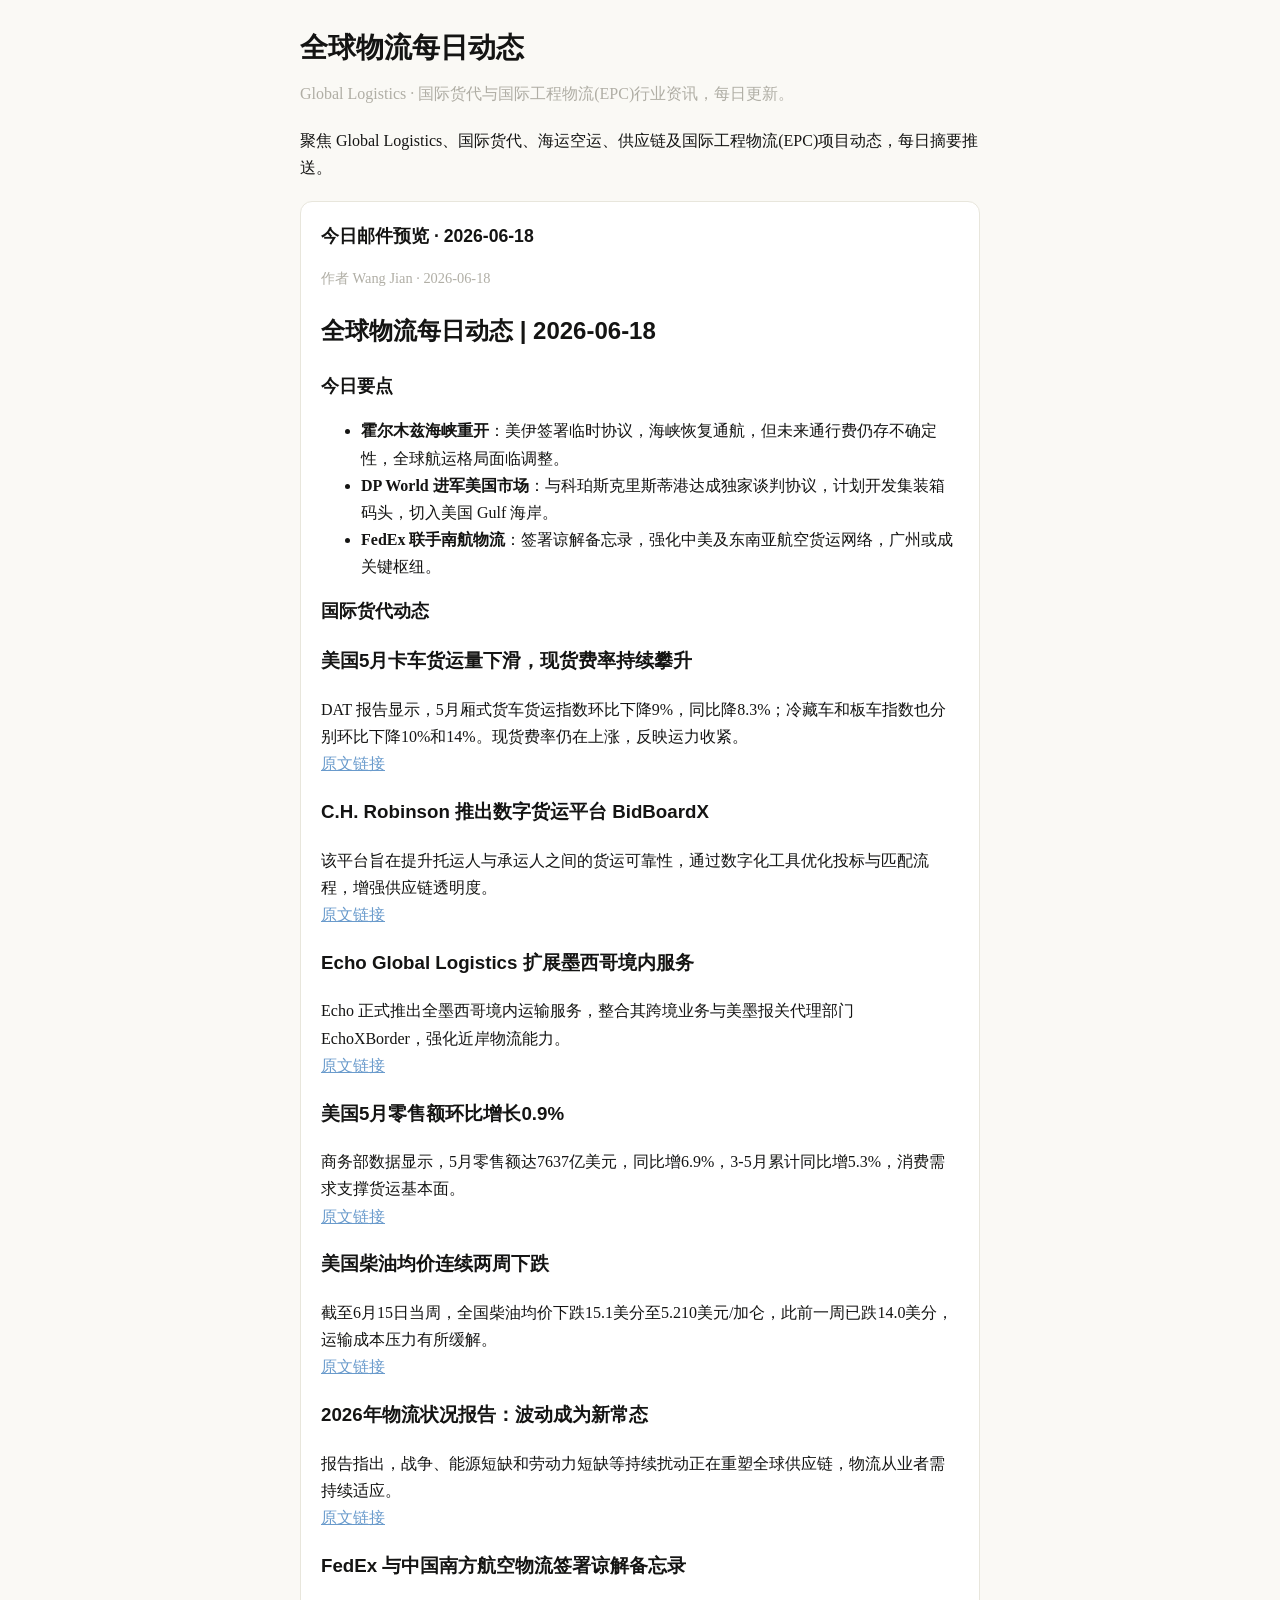
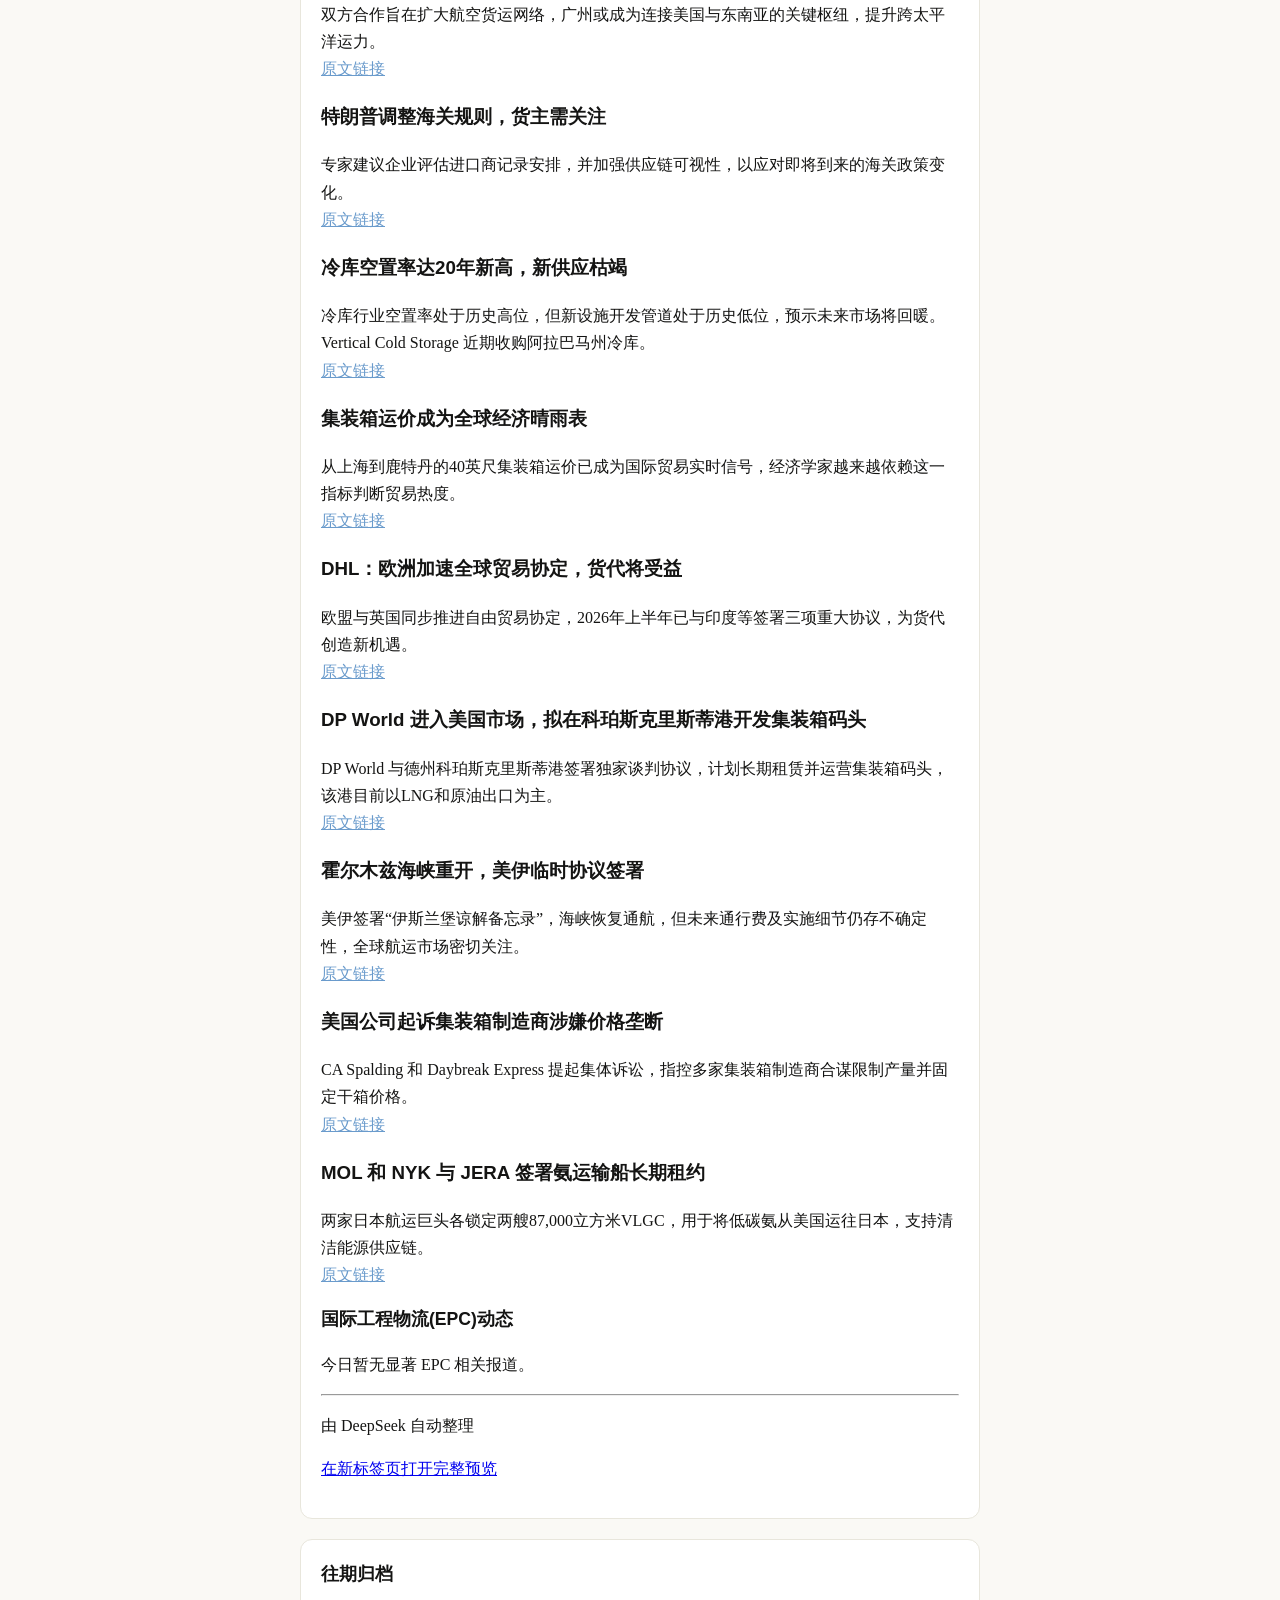
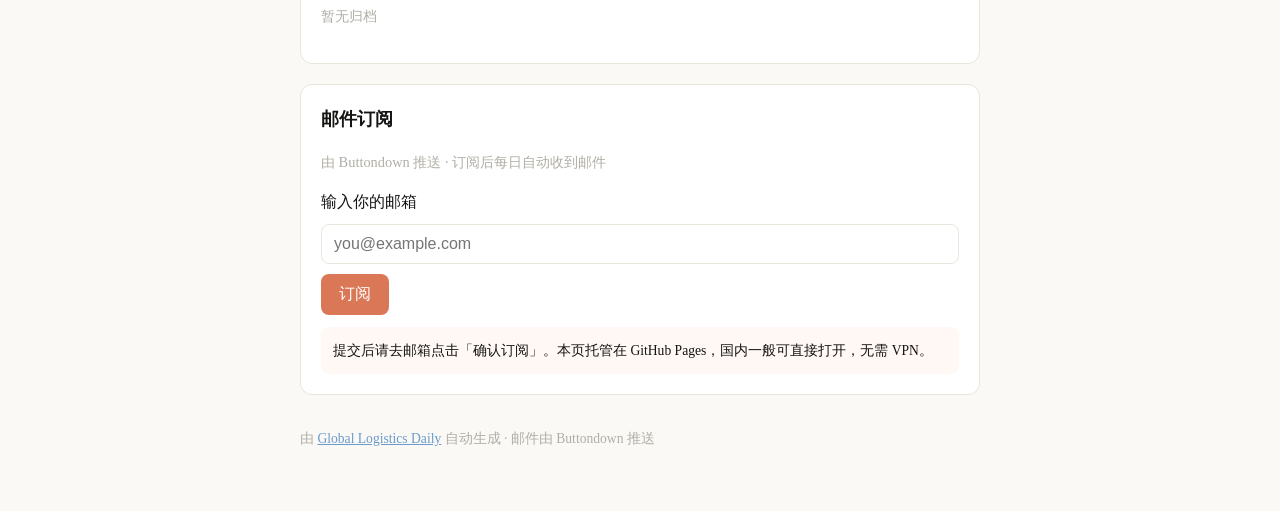
==== commit 356dd8f3: "chore: update landing page" ====
--- a/docs/index.html
+++ b/docs/index.html
@@ -38,60 +38,58 @@
       <div class="preview-content"><h1>全球物流每日动态 | 2026-06-18</h1>
 <h2>今日要点</h2>
 <ul>
-<li><strong>霍尔木兹海峡重新开放</strong>：美伊签署临时协议，海峡恢复通航，但未来通行费及实施细节仍存不确定性，全球航运市场需密切关注后续影响。</li>
-<li><strong>DP World 进军美国市场</strong>：与科珀斯克里斯蒂港达成独家谈判协议，计划开发运营集装箱码头，有望改变美国墨西哥湾沿岸的集装箱物流格局。</li>
-<li><strong>美国零售与柴油成本信号分化</strong>：5月零售额环比增长0.9%，但柴油均价连续两周大幅下跌至5.210美元/加仑，卡车运力指数同步下滑，反映货运市场供需调整持续。</li>
+<li><strong>霍尔木兹海峡重开</strong>：美伊签署临时协议，海峡恢复通航，但未来通行费仍存不确定性，全球航运格局面临调整。</li>
+<li><strong>DP World 进军美国市场</strong>：与科珀斯克里斯蒂港达成独家谈判协议，计划开发集装箱码头，切入美国 Gulf 海岸。</li>
+<li><strong>FedEx 联手南航物流</strong>：签署谅解备忘录，强化中美及东南亚航空货运网络，广州或成关键枢纽。</li>
 </ul>
 <h2>国际货代动态</h2>
-<h3>美国5月卡车运量下滑，现货费率持续攀升</h3>
-<p>DAT报告显示，5月厢式货车运力指数环比下降9%，同比降8.3%；冷藏车与平板车指数分别环比下降10%和14%。现货市场费率逆势上涨，反映运力收紧趋势。<br />
+<h3>美国5月卡车货运量下滑，现货费率持续攀升</h3>
+<p>DAT 报告显示，5月厢式货车货运指数环比下降9%，同比降8.3%；冷藏车和板车指数也分别环比下降10%和14%。现货费率仍在上涨，反映运力收紧。<br />
 <a href="https://www.logisticsmgmt.com/article/truckload_volumes_slide_in_may_as_spot_rates_continue_climb_dat_reports">原文链接</a></p>
 <h3>C.H. Robinson 推出数字货运平台 BidBoardX</h3>
-<p>该平台旨在为货主和承运人提供更可靠的货运匹配服务，提升供应链透明度与效率。<br />
+<p>该平台旨在提升托运人与承运人之间的货运可靠性，通过数字化工具优化投标与匹配流程，增强供应链透明度。<br />
 <a href="https://www.logisticsmgmt.com/article/c.h_robinsons_new_bidboardx_platform_aims_to_boost_freight_reliability_for_shippers_and_carriers">原文链接</a></p>
 <h3>Echo Global Logistics 扩展墨西哥境内服务</h3>
-<p>推出全墨西哥境内运输服务，与现有跨境业务及美墨报关代理部门 EchoXBorder 整合，强化北美物流网络。<br />
+<p>Echo 正式推出全墨西哥境内运输服务，整合其跨境业务与美墨报关代理部门 EchoXBorder，强化近岸物流能力。<br />
 <a href="https://www.logisticsmgmt.com/article/echo_global_logistics_expands_mexico_footprint_with_new_intra_mexico_offerings">原文链接</a></p>
-<h3>FedEx 与南航物流签署谅解备忘录</h3>
-<p>双方合作将加强广州枢纽对东南亚的航空货运连接，提升跨太平洋至东南亚的货物转运能力。<br />
-<a href="https://www.supplychaindive.com/news/fedex-inks-mou-with-china-based-airline-to-boost-air-cargo-network/822742/">原文链接</a></p>
-<h3>美国海关规则面临调整，货主需加强供应链可视性</h3>
-<p>专家建议企业重新评估进口商记录安排，并确保具备深度供应链可视性，以应对即将到来的海关政策变化。<br />
-<a href="https://www.supplychaindive.com/news/trump-is-shaking-up-customs-rules-what-should-shippers-know/822731/">原文链接</a></p>
-<h3>集装箱运价成为全球经济晴雨表</h3>
-<p>分析指出，上海至鹿特丹的40英尺集装箱运价已成为国际贸易最受关注的实时信号之一，反映全球贸易冷暖。<br />
-<a href="https://theloadstar.com/what-container-shipping-rates-tell-us-about-the-economy/">原文链接</a></p>
-<h3>欧洲加速自贸协定，货代行业迎机遇</h3>
-<p>DHL表示，欧盟与英国同步推进与第三国的自由贸易协定，为货代和物流运营商创造新机会，上半年已签署三项重大协议。<br />
-<a href="https://theloadstar.com/forwarders-will-gain-as-europe-accelerates-global-trade-agreements-says-dhl/">原文链接</a></p>
-<h3>DP World 拟在科珀斯克里斯蒂港开发集装箱码头</h3>
-<p>该港口目前为美国LNG和原油出口门户，尚无集装箱处理能力。DP World 的进入将开辟美国市场新通道。<br />
-<a href="https://theloadstar.com/dp-world-enter-us-market-with-new-box-terminal-at-corpus-christi/">原文链接</a></p>
-<h3>印度恩诺尔港第二集装箱码头招标吸引全球班轮公司</h3>
-<p>位于金奈附近的恩诺尔港计划开发新集装箱码头，多家全球主要班轮公司表达兴趣，以巩固在印度市场的运营。<br />
-<a href="https://theloadstar.com/ennore-port-plan-for-second-box-terminal-attracts-major-carriers/">原文链接</a></p>
-<h3>美国企业起诉集装箱制造商涉嫌价格垄断</h3>
-<p>CA Spalding 与 Daybreak Express 提起集体诉讼，指控多家集装箱制造商合谋限制产量、操纵全球干箱市场价格。<br />
-<a href="https://splash247.com/us-firms-sue-container-makers-over-alleged-price-fixing-scheme/">原文链接</a></p>
-<h3>霍尔木兹海峡重新开放，通行费前景不明</h3>
-<p>美伊签署“伊斯兰堡谅解备忘录”后海峡恢复通航，但未来通行费及执行机制仍存变数，全球航运需警惕潜在波动。<br />
-<a href="https://splash247.com/hormuz-reopens-under-us-iran-deal-amid-uncertainty-over-future-transit-fees/">原文链接</a></p>
+<h3>美国5月零售额环比增长0.9%</h3>
+<p>商务部数据显示，5月零售额达7637亿美元，同比增6.9%，3-5月累计同比增5.3%，消费需求支撑货运基本面。<br />
+<a href="https://www.logisticsmgmt.com/article/u.s_retail_sales_see_may_gains_reports_commerce_and_cnbc_nrf_retail_monitor">原文链接</a></p>
 <h3>美国柴油均价连续两周下跌</h3>
-<p>截至6月15日当周，全国柴油均价下跌15.1美分至5.210美元/加仑，为货运成本带来短期缓解。<br />
+<p>截至6月15日当周，全国柴油均价下跌15.1美分至5.210美元/加仑，此前一周已跌14.0美分，运输成本压力有所缓解。<br />
 <a href="https://www.logisticsmgmt.com/article/national_diesel_average_falls_15.1_cents_for_week_of_june_15_reports_eia">原文链接</a></p>
 <h3>2026年物流状况报告：波动成为新常态</h3>
-<p>报告指出，战争、能源短缺、劳动力不足等持续扰动正重塑全球供应链，要求物流从业者持续适应。<br />
+<p>报告指出，战争、能源短缺和劳动力短缺等持续扰动正在重塑全球供应链，物流从业者需持续适应。<br />
 <a href="https://www.logisticsmgmt.com/article/new_state_of_logistics_report_finds_volatility_is_new_normal_shaping_global_supply_chains_requiring_continuous_adaptation_by_logisticians">原文链接</a></p>
+<h3>FedEx 与中国南方航空物流签署谅解备忘录</h3>
+<p>双方合作旨在扩大航空货运网络，广州或成为连接美国与东南亚的关键枢纽，提升跨太平洋运力。<br />
+<a href="https://www.supplychaindive.com/news/fedex-inks-mou-with-china-based-airline-to-boost-air-cargo-network/822742/">原文链接</a></p>
+<h3>特朗普调整海关规则，货主需关注</h3>
+<p>专家建议企业评估进口商记录安排，并加强供应链可视性，以应对即将到来的海关政策变化。<br />
+<a href="https://www.supplychaindive.com/news/trump-is-shaking-up-customs-rules-what-should-shippers-know/822731/">原文链接</a></p>
+<h3>冷库空置率达20年新高，新供应枯竭</h3>
+<p>冷库行业空置率处于历史高位，但新设施开发管道处于历史低位，预示未来市场将回暖。Vertical Cold Storage 近期收购阿拉巴马州冷库。<br />
+<a href="https://theloadstar.com/cold-storage-crunch-eases-as-vacancy-rates-hit-20-year-high-and-new-supply-dries-up/">原文链接</a></p>
+<h3>集装箱运价成为全球经济晴雨表</h3>
+<p>从上海到鹿特丹的40英尺集装箱运价已成为国际贸易实时信号，经济学家越来越依赖这一指标判断贸易热度。<br />
+<a href="https://theloadstar.com/what-container-shipping-rates-tell-us-about-the-economy/">原文链接</a></p>
+<h3>DHL：欧洲加速全球贸易协定，货代将受益</h3>
+<p>欧盟与英国同步推进自由贸易协定，2026年上半年已与印度等签署三项重大协议，为货代创造新机遇。<br />
+<a href="https://theloadstar.com/forwarders-will-gain-as-europe-accelerates-global-trade-agreements-says-dhl/">原文链接</a></p>
+<h3>DP World 进入美国市场，拟在科珀斯克里斯蒂港开发集装箱码头</h3>
+<p>DP World 与德州科珀斯克里斯蒂港签署独家谈判协议，计划长期租赁并运营集装箱码头，该港目前以LNG和原油出口为主。<br />
+<a href="https://theloadstar.com/dp-world-enter-us-market-with-new-box-terminal-at-corpus-christi/">原文链接</a></p>
+<h3>霍尔木兹海峡重开，美伊临时协议签署</h3>
+<p>美伊签署“伊斯兰堡谅解备忘录”，海峡恢复通航，但未来通行费及实施细节仍存不确定性，全球航运市场密切关注。<br />
+<a href="https://splash247.com/hormuz-reopens-under-us-iran-deal-amid-uncertainty-over-future-transit-fees/">原文链接</a></p>
+<h3>美国公司起诉集装箱制造商涉嫌价格垄断</h3>
+<p>CA Spalding 和 Daybreak Express 提起集体诉讼，指控多家集装箱制造商合谋限制产量并固定干箱价格。<br />
+<a href="https://splash247.com/us-firms-sue-container-makers-over-alleged-price-fixing-scheme/">原文链接</a></p>
+<h3>MOL 和 NYK 与 JERA 签署氨运输船长期租约</h3>
+<p>两家日本航运巨头各锁定两艘87,000立方米VLGC，用于将低碳氨从美国运往日本，支持清洁能源供应链。<br />
+<a href="https://splash247.com/mol-and-nyk-seal-ammonia-carrier-charters-with-jera/">原文链接</a></p>
 <h2>国际工程物流(EPC)动态</h2>
-<h3>MOL 与 NYK 签署氨运输船长期租约</h3>
-<p>日本两大航运公司与 JERA 签订四艘超大型气体运输船（VLGC）长期租约，用于将美国低碳氨运往日本，服务于蓝点氨项目，涉及能源项目供应链物流。<br />
-<a href="https://splash247.com/mol-and-nyk-seal-ammonia-carrier-charters-with-jera/">原文链接</a></p>
-<h3>关键矿产贸易进入新阶段，项目物流挑战加剧</h3>
-<p>UNCTAD报告指出，关键矿产成为战略资产，推动工业项目进入偏远地区，对工程物流的适应性和安全性提出更高要求。<br />
-<a href="https://splash247.com/the-easy-era-of-critical-mineral-trade-is-over/">原文链接</a></p>
-<h3>欧盟碳封存目标或大幅落空</h3>
-<p>Wood Mackenzie分析显示，即使所有先进项目按计划推进，欧盟碳捕集与封存目标仍将每年短缺至少1750万吨，影响相关能源项目投资与物流规划。<br />
-<a href="https://splash247.com/eu-set-to-miss-carbon-storage-target-by-at-least-17-5-mtpa/">原文链接</a></p>
+<p>今日暂无显著 EPC 相关报道。</p>
 <hr />
 <p>由 DeepSeek 自动整理</p></div>
       <p><a href="previews/2026-06-18.html">在新标签页打开完整预览</a></p>
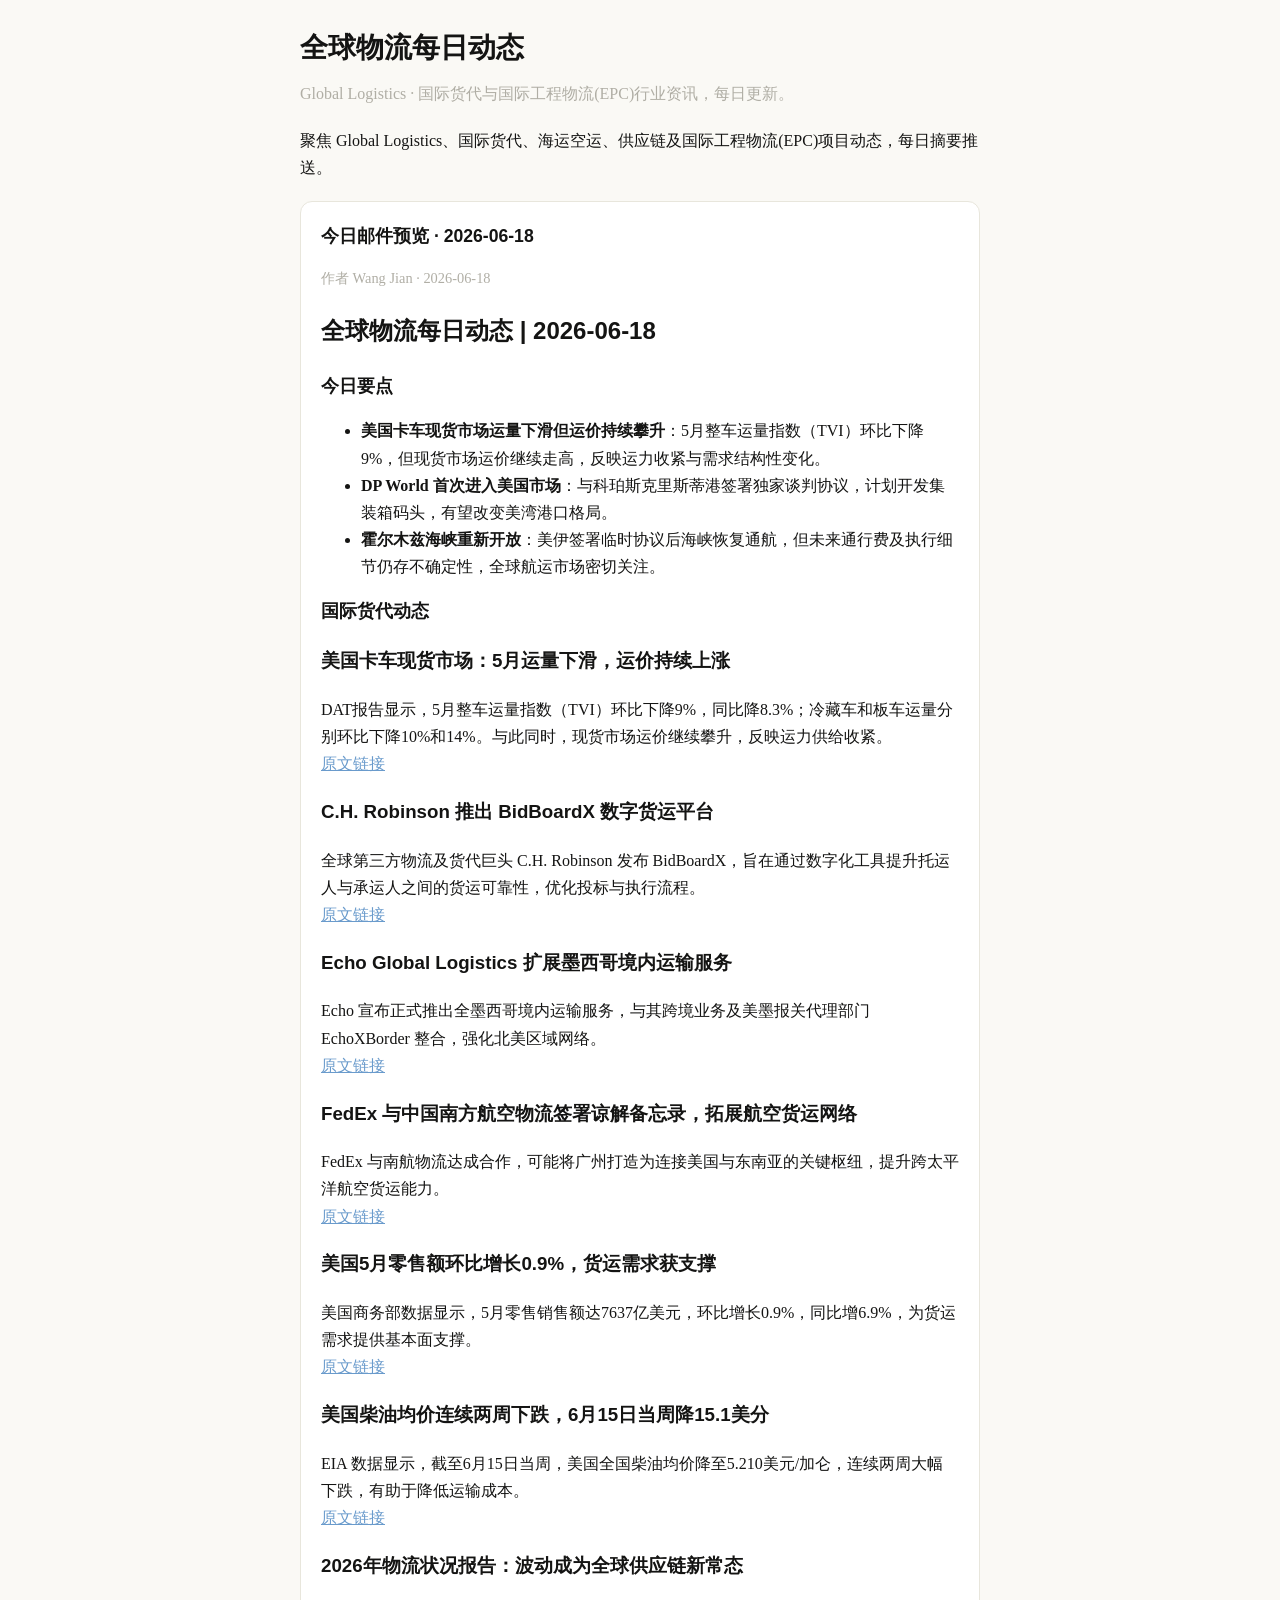
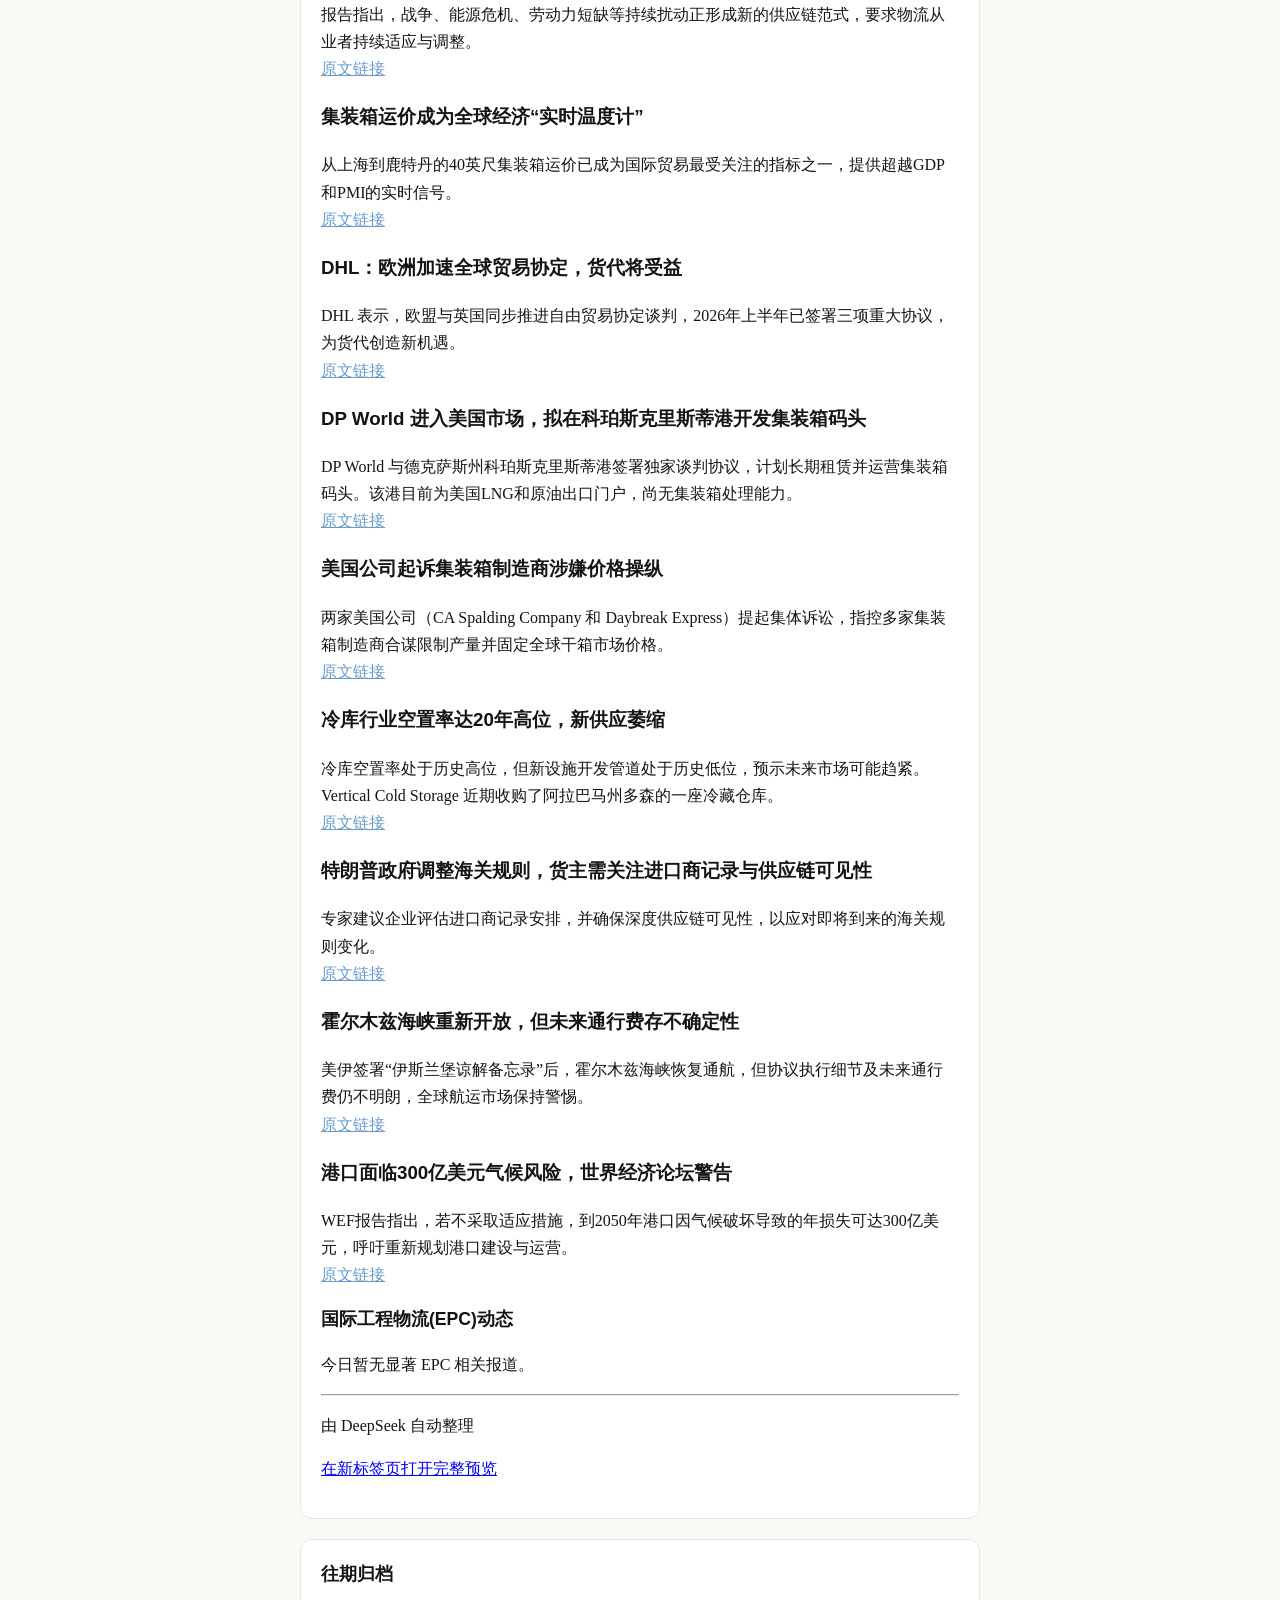
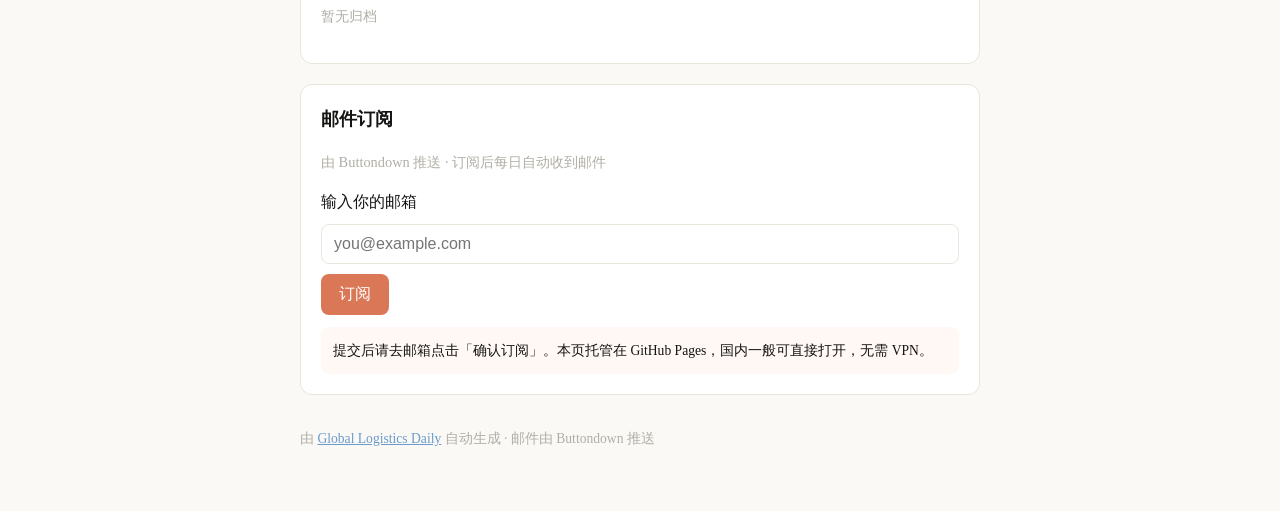
==== commit c90ae2f2: "chore: update landing page" ====
--- a/docs/index.html
+++ b/docs/index.html
@@ -38,56 +38,56 @@
       <div class="preview-content"><h1>全球物流每日动态 | 2026-06-18</h1>
 <h2>今日要点</h2>
 <ul>
-<li><strong>霍尔木兹海峡重开</strong>：美伊签署临时协议，海峡恢复通航，但未来通行费仍存不确定性，全球航运格局面临调整。</li>
-<li><strong>DP World 进军美国市场</strong>：与科珀斯克里斯蒂港达成独家谈判协议，计划开发集装箱码头，切入美国 Gulf 海岸。</li>
-<li><strong>FedEx 联手南航物流</strong>：签署谅解备忘录，强化中美及东南亚航空货运网络，广州或成关键枢纽。</li>
+<li><strong>美国卡车现货市场运量下滑但运价持续攀升</strong>：5月整车运量指数（TVI）环比下降9%，但现货市场运价继续走高，反映运力收紧与需求结构性变化。</li>
+<li><strong>DP World 首次进入美国市场</strong>：与科珀斯克里斯蒂港签署独家谈判协议，计划开发集装箱码头，有望改变美湾港口格局。</li>
+<li><strong>霍尔木兹海峡重新开放</strong>：美伊签署临时协议后海峡恢复通航，但未来通行费及执行细节仍存不确定性，全球航运市场密切关注。</li>
 </ul>
 <h2>国际货代动态</h2>
-<h3>美国5月卡车货运量下滑，现货费率持续攀升</h3>
-<p>DAT 报告显示，5月厢式货车货运指数环比下降9%，同比降8.3%；冷藏车和板车指数也分别环比下降10%和14%。现货费率仍在上涨，反映运力收紧。<br />
+<h3>美国卡车现货市场：5月运量下滑，运价持续上涨</h3>
+<p>DAT报告显示，5月整车运量指数（TVI）环比下降9%，同比降8.3%；冷藏车和板车运量分别环比下降10%和14%。与此同时，现货市场运价继续攀升，反映运力供给收紧。<br />
 <a href="https://www.logisticsmgmt.com/article/truckload_volumes_slide_in_may_as_spot_rates_continue_climb_dat_reports">原文链接</a></p>
-<h3>C.H. Robinson 推出数字货运平台 BidBoardX</h3>
-<p>该平台旨在提升托运人与承运人之间的货运可靠性，通过数字化工具优化投标与匹配流程，增强供应链透明度。<br />
+<h3>C.H. Robinson 推出 BidBoardX 数字货运平台</h3>
+<p>全球第三方物流及货代巨头 C.H. Robinson 发布 BidBoardX，旨在通过数字化工具提升托运人与承运人之间的货运可靠性，优化投标与执行流程。<br />
 <a href="https://www.logisticsmgmt.com/article/c.h_robinsons_new_bidboardx_platform_aims_to_boost_freight_reliability_for_shippers_and_carriers">原文链接</a></p>
-<h3>Echo Global Logistics 扩展墨西哥境内服务</h3>
-<p>Echo 正式推出全墨西哥境内运输服务，整合其跨境业务与美墨报关代理部门 EchoXBorder，强化近岸物流能力。<br />
+<h3>Echo Global Logistics 扩展墨西哥境内运输服务</h3>
+<p>Echo 宣布正式推出全墨西哥境内运输服务，与其跨境业务及美墨报关代理部门 EchoXBorder 整合，强化北美区域网络。<br />
 <a href="https://www.logisticsmgmt.com/article/echo_global_logistics_expands_mexico_footprint_with_new_intra_mexico_offerings">原文链接</a></p>
-<h3>美国5月零售额环比增长0.9%</h3>
-<p>商务部数据显示，5月零售额达7637亿美元，同比增6.9%，3-5月累计同比增5.3%，消费需求支撑货运基本面。<br />
+<h3>FedEx 与中国南方航空物流签署谅解备忘录，拓展航空货运网络</h3>
+<p>FedEx 与南航物流达成合作，可能将广州打造为连接美国与东南亚的关键枢纽，提升跨太平洋航空货运能力。<br />
+<a href="https://www.supplychaindive.com/news/fedex-inks-mou-with-china-based-airline-to-boost-air-cargo-network/822742/">原文链接</a></p>
+<h3>美国5月零售额环比增长0.9%，货运需求获支撑</h3>
+<p>美国商务部数据显示，5月零售销售额达7637亿美元，环比增长0.9%，同比增6.9%，为货运需求提供基本面支撑。<br />
 <a href="https://www.logisticsmgmt.com/article/u.s_retail_sales_see_may_gains_reports_commerce_and_cnbc_nrf_retail_monitor">原文链接</a></p>
-<h3>美国柴油均价连续两周下跌</h3>
-<p>截至6月15日当周，全国柴油均价下跌15.1美分至5.210美元/加仑，此前一周已跌14.0美分，运输成本压力有所缓解。<br />
+<h3>美国柴油均价连续两周下跌，6月15日当周降15.1美分</h3>
+<p>EIA 数据显示，截至6月15日当周，美国全国柴油均价降至5.210美元/加仑，连续两周大幅下跌，有助于降低运输成本。<br />
 <a href="https://www.logisticsmgmt.com/article/national_diesel_average_falls_15.1_cents_for_week_of_june_15_reports_eia">原文链接</a></p>
-<h3>2026年物流状况报告：波动成为新常态</h3>
-<p>报告指出，战争、能源短缺和劳动力短缺等持续扰动正在重塑全球供应链，物流从业者需持续适应。<br />
+<h3>2026年物流状况报告：波动成为全球供应链新常态</h3>
+<p>报告指出，战争、能源危机、劳动力短缺等持续扰动正形成新的供应链范式，要求物流从业者持续适应与调整。<br />
 <a href="https://www.logisticsmgmt.com/article/new_state_of_logistics_report_finds_volatility_is_new_normal_shaping_global_supply_chains_requiring_continuous_adaptation_by_logisticians">原文链接</a></p>
-<h3>FedEx 与中国南方航空物流签署谅解备忘录</h3>
-<p>双方合作旨在扩大航空货运网络，广州或成为连接美国与东南亚的关键枢纽，提升跨太平洋运力。<br />
-<a href="https://www.supplychaindive.com/news/fedex-inks-mou-with-china-based-airline-to-boost-air-cargo-network/822742/">原文链接</a></p>
-<h3>特朗普调整海关规则，货主需关注</h3>
-<p>专家建议企业评估进口商记录安排，并加强供应链可视性，以应对即将到来的海关政策变化。<br />
-<a href="https://www.supplychaindive.com/news/trump-is-shaking-up-customs-rules-what-should-shippers-know/822731/">原文链接</a></p>
-<h3>冷库空置率达20年新高，新供应枯竭</h3>
-<p>冷库行业空置率处于历史高位，但新设施开发管道处于历史低位，预示未来市场将回暖。Vertical Cold Storage 近期收购阿拉巴马州冷库。<br />
-<a href="https://theloadstar.com/cold-storage-crunch-eases-as-vacancy-rates-hit-20-year-high-and-new-supply-dries-up/">原文链接</a></p>
-<h3>集装箱运价成为全球经济晴雨表</h3>
-<p>从上海到鹿特丹的40英尺集装箱运价已成为国际贸易实时信号，经济学家越来越依赖这一指标判断贸易热度。<br />
+<h3>集装箱运价成为全球经济“实时温度计”</h3>
+<p>从上海到鹿特丹的40英尺集装箱运价已成为国际贸易最受关注的指标之一，提供超越GDP和PMI的实时信号。<br />
 <a href="https://theloadstar.com/what-container-shipping-rates-tell-us-about-the-economy/">原文链接</a></p>
 <h3>DHL：欧洲加速全球贸易协定，货代将受益</h3>
-<p>欧盟与英国同步推进自由贸易协定，2026年上半年已与印度等签署三项重大协议，为货代创造新机遇。<br />
+<p>DHL 表示，欧盟与英国同步推进自由贸易协定谈判，2026年上半年已签署三项重大协议，为货代创造新机遇。<br />
 <a href="https://theloadstar.com/forwarders-will-gain-as-europe-accelerates-global-trade-agreements-says-dhl/">原文链接</a></p>
 <h3>DP World 进入美国市场，拟在科珀斯克里斯蒂港开发集装箱码头</h3>
-<p>DP World 与德州科珀斯克里斯蒂港签署独家谈判协议，计划长期租赁并运营集装箱码头，该港目前以LNG和原油出口为主。<br />
+<p>DP World 与德克萨斯州科珀斯克里斯蒂港签署独家谈判协议，计划长期租赁并运营集装箱码头。该港目前为美国LNG和原油出口门户，尚无集装箱处理能力。<br />
 <a href="https://theloadstar.com/dp-world-enter-us-market-with-new-box-terminal-at-corpus-christi/">原文链接</a></p>
-<h3>霍尔木兹海峡重开，美伊临时协议签署</h3>
-<p>美伊签署“伊斯兰堡谅解备忘录”，海峡恢复通航，但未来通行费及实施细节仍存不确定性，全球航运市场密切关注。<br />
+<h3>美国公司起诉集装箱制造商涉嫌价格操纵</h3>
+<p>两家美国公司（CA Spalding Company 和 Daybreak Express）提起集体诉讼，指控多家集装箱制造商合谋限制产量并固定全球干箱市场价格。<br />
+<a href="https://splash247.com/us-firms-sue-container-makers-over-alleged-price-fixing-scheme/">原文链接</a></p>
+<h3>冷库行业空置率达20年高位，新供应萎缩</h3>
+<p>冷库空置率处于历史高位，但新设施开发管道处于历史低位，预示未来市场可能趋紧。Vertical Cold Storage 近期收购了阿拉巴马州多森的一座冷藏仓库。<br />
+<a href="https://theloadstar.com/cold-storage-crunch-eases-as-vacancy-rates-hit-20-year-high-and-new-supply-dries-up/">原文链接</a></p>
+<h3>特朗普政府调整海关规则，货主需关注进口商记录与供应链可见性</h3>
+<p>专家建议企业评估进口商记录安排，并确保深度供应链可见性，以应对即将到来的海关规则变化。<br />
+<a href="https://www.supplychaindive.com/news/trump-is-shaking-up-customs-rules-what-should-shippers-know/822731/">原文链接</a></p>
+<h3>霍尔木兹海峡重新开放，但未来通行费存不确定性</h3>
+<p>美伊签署“伊斯兰堡谅解备忘录”后，霍尔木兹海峡恢复通航，但协议执行细节及未来通行费仍不明朗，全球航运市场保持警惕。<br />
 <a href="https://splash247.com/hormuz-reopens-under-us-iran-deal-amid-uncertainty-over-future-transit-fees/">原文链接</a></p>
-<h3>美国公司起诉集装箱制造商涉嫌价格垄断</h3>
-<p>CA Spalding 和 Daybreak Express 提起集体诉讼，指控多家集装箱制造商合谋限制产量并固定干箱价格。<br />
-<a href="https://splash247.com/us-firms-sue-container-makers-over-alleged-price-fixing-scheme/">原文链接</a></p>
-<h3>MOL 和 NYK 与 JERA 签署氨运输船长期租约</h3>
-<p>两家日本航运巨头各锁定两艘87,000立方米VLGC，用于将低碳氨从美国运往日本，支持清洁能源供应链。<br />
-<a href="https://splash247.com/mol-and-nyk-seal-ammonia-carrier-charters-with-jera/">原文链接</a></p>
+<h3>港口面临300亿美元气候风险，世界经济论坛警告</h3>
+<p>WEF报告指出，若不采取适应措施，到2050年港口因气候破坏导致的年损失可达300亿美元，呼吁重新规划港口建设与运营。<br />
+<a href="https://splash247.com/ports-face-30bn-climate-disruption-bill-without-action-warns-world-economic-forum/">原文链接</a></p>
 <h2>国际工程物流(EPC)动态</h2>
 <p>今日暂无显著 EPC 相关报道。</p>
 <hr />
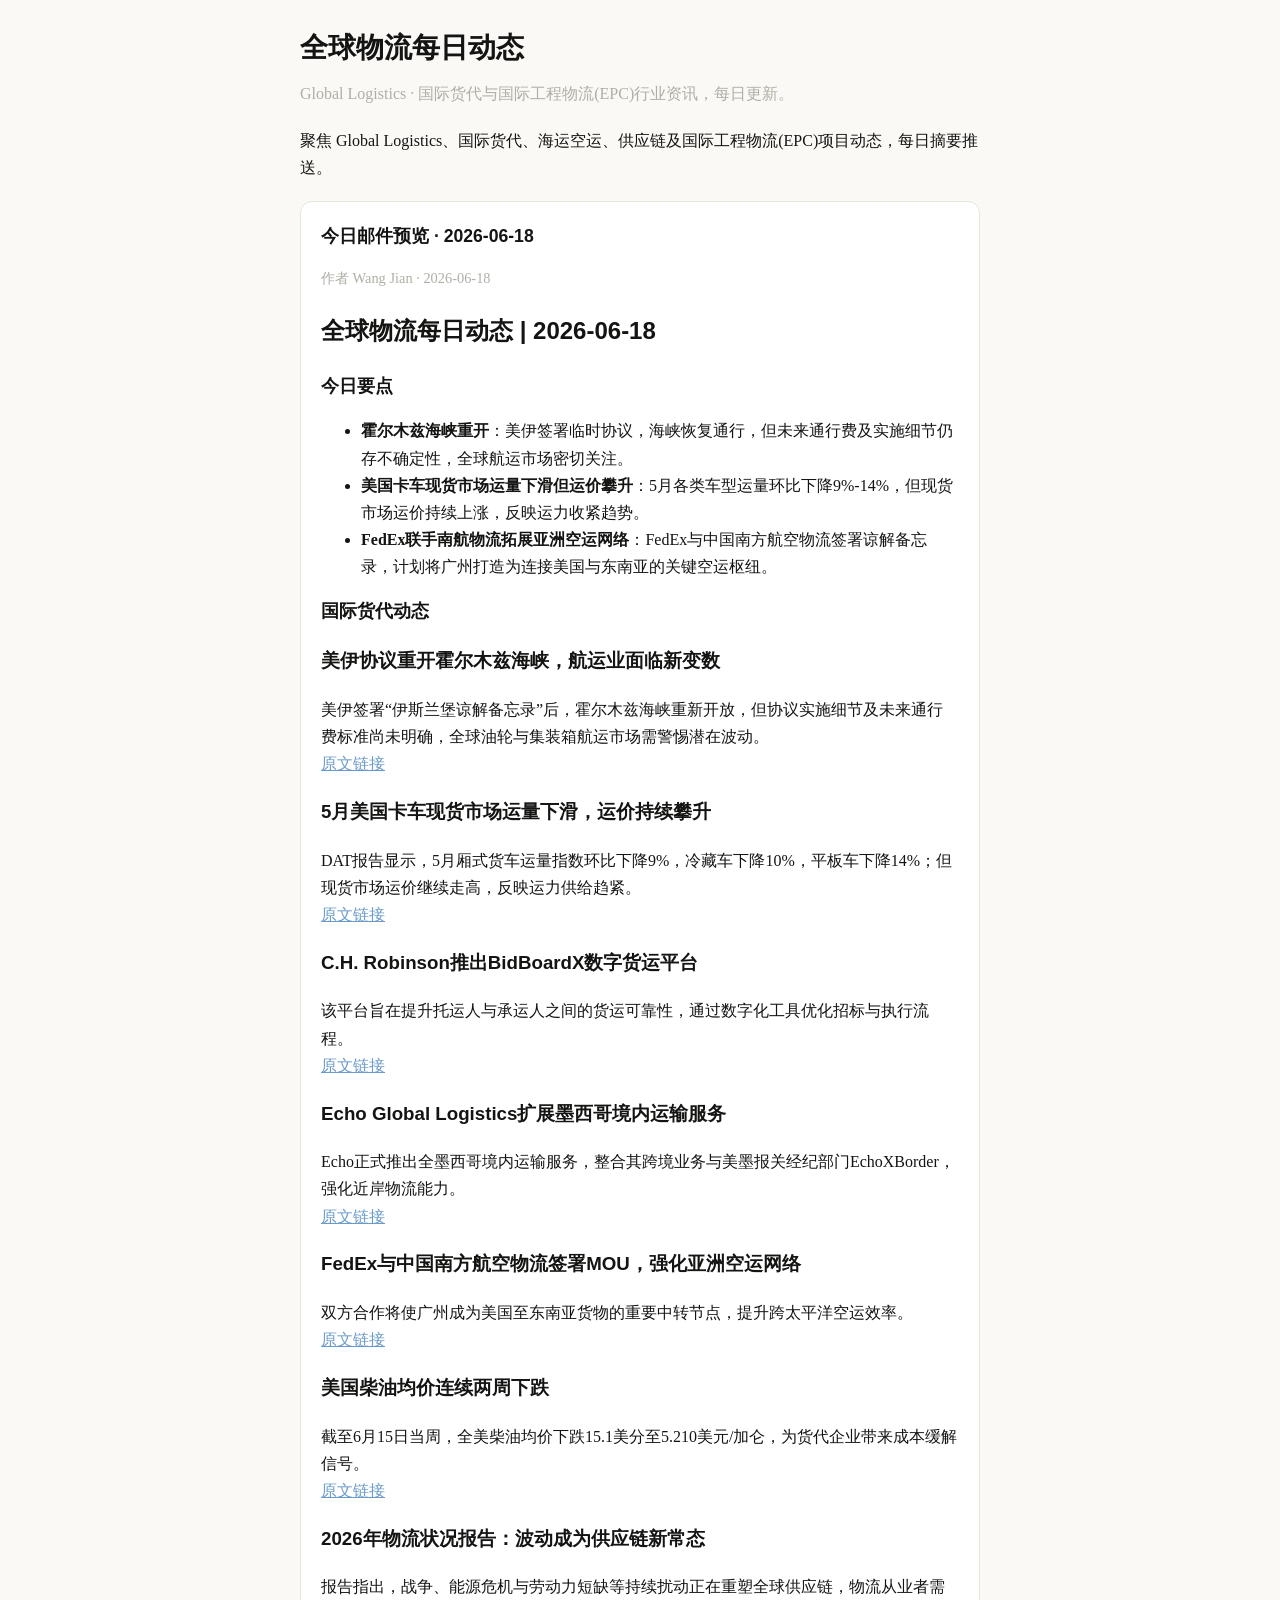
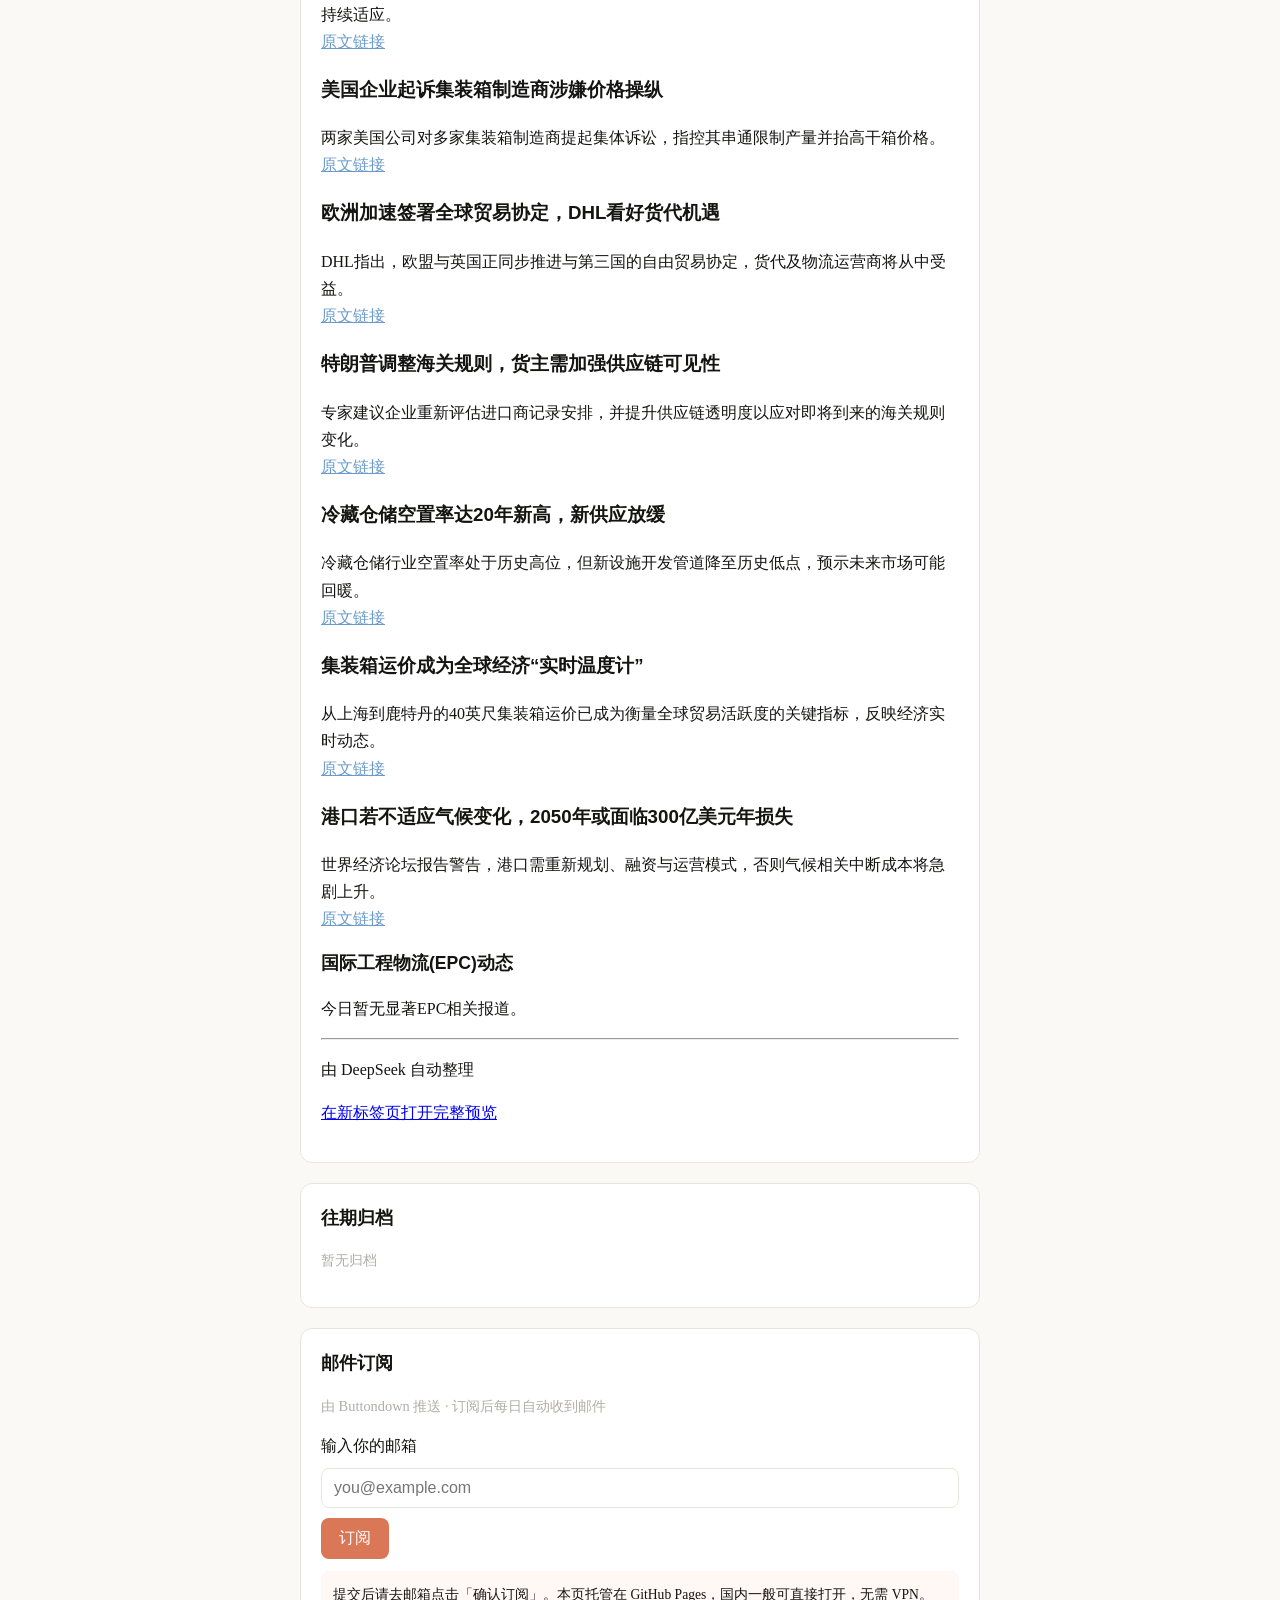
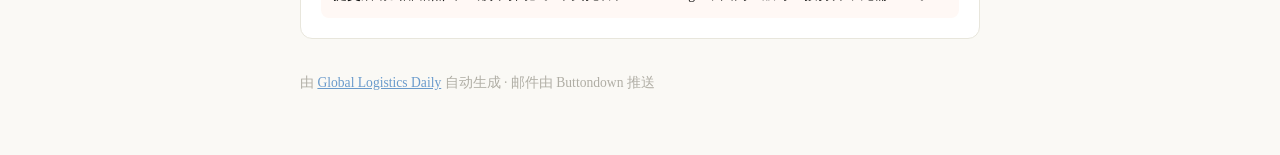
==== commit 31923425: "chore: update landing page" ====
--- a/docs/index.html
+++ b/docs/index.html
@@ -38,58 +38,52 @@
       <div class="preview-content"><h1>全球物流每日动态 | 2026-06-18</h1>
 <h2>今日要点</h2>
 <ul>
-<li><strong>美国卡车现货市场运量下滑但运价持续攀升</strong>：5月整车运量指数（TVI）环比下降9%，但现货市场运价继续走高，反映运力收紧与需求结构性变化。</li>
-<li><strong>DP World 首次进入美国市场</strong>：与科珀斯克里斯蒂港签署独家谈判协议，计划开发集装箱码头，有望改变美湾港口格局。</li>
-<li><strong>霍尔木兹海峡重新开放</strong>：美伊签署临时协议后海峡恢复通航，但未来通行费及执行细节仍存不确定性，全球航运市场密切关注。</li>
+<li><strong>霍尔木兹海峡重开</strong>：美伊签署临时协议，海峡恢复通行，但未来通行费及实施细节仍存不确定性，全球航运市场密切关注。</li>
+<li><strong>美国卡车现货市场运量下滑但运价攀升</strong>：5月各类车型运量环比下降9%-14%，但现货市场运价持续上涨，反映运力收紧趋势。</li>
+<li><strong>FedEx联手南航物流拓展亚洲空运网络</strong>：FedEx与中国南方航空物流签署谅解备忘录，计划将广州打造为连接美国与东南亚的关键空运枢纽。</li>
 </ul>
 <h2>国际货代动态</h2>
-<h3>美国卡车现货市场：5月运量下滑，运价持续上涨</h3>
-<p>DAT报告显示，5月整车运量指数（TVI）环比下降9%，同比降8.3%；冷藏车和板车运量分别环比下降10%和14%。与此同时，现货市场运价继续攀升，反映运力供给收紧。<br />
+<h3>美伊协议重开霍尔木兹海峡，航运业面临新变数</h3>
+<p>美伊签署“伊斯兰堡谅解备忘录”后，霍尔木兹海峡重新开放，但协议实施细节及未来通行费标准尚未明确，全球油轮与集装箱航运市场需警惕潜在波动。<br />
+<a href="https://splash247.com/hormuz-reopens-under-us-iran-deal-amid-uncertainty-over-future-transit-fees/">原文链接</a></p>
+<h3>5月美国卡车现货市场运量下滑，运价持续攀升</h3>
+<p>DAT报告显示，5月厢式货车运量指数环比下降9%，冷藏车下降10%，平板车下降14%；但现货市场运价继续走高，反映运力供给趋紧。<br />
 <a href="https://www.logisticsmgmt.com/article/truckload_volumes_slide_in_may_as_spot_rates_continue_climb_dat_reports">原文链接</a></p>
-<h3>C.H. Robinson 推出 BidBoardX 数字货运平台</h3>
-<p>全球第三方物流及货代巨头 C.H. Robinson 发布 BidBoardX，旨在通过数字化工具提升托运人与承运人之间的货运可靠性，优化投标与执行流程。<br />
+<h3>C.H. Robinson推出BidBoardX数字货运平台</h3>
+<p>该平台旨在提升托运人与承运人之间的货运可靠性，通过数字化工具优化招标与执行流程。<br />
 <a href="https://www.logisticsmgmt.com/article/c.h_robinsons_new_bidboardx_platform_aims_to_boost_freight_reliability_for_shippers_and_carriers">原文链接</a></p>
-<h3>Echo Global Logistics 扩展墨西哥境内运输服务</h3>
-<p>Echo 宣布正式推出全墨西哥境内运输服务，与其跨境业务及美墨报关代理部门 EchoXBorder 整合，强化北美区域网络。<br />
+<h3>Echo Global Logistics扩展墨西哥境内运输服务</h3>
+<p>Echo正式推出全墨西哥境内运输服务，整合其跨境业务与美墨报关经纪部门EchoXBorder，强化近岸物流能力。<br />
 <a href="https://www.logisticsmgmt.com/article/echo_global_logistics_expands_mexico_footprint_with_new_intra_mexico_offerings">原文链接</a></p>
-<h3>FedEx 与中国南方航空物流签署谅解备忘录，拓展航空货运网络</h3>
-<p>FedEx 与南航物流达成合作，可能将广州打造为连接美国与东南亚的关键枢纽，提升跨太平洋航空货运能力。<br />
+<h3>FedEx与中国南方航空物流签署MOU，强化亚洲空运网络</h3>
+<p>双方合作将使广州成为美国至东南亚货物的重要中转节点，提升跨太平洋空运效率。<br />
 <a href="https://www.supplychaindive.com/news/fedex-inks-mou-with-china-based-airline-to-boost-air-cargo-network/822742/">原文链接</a></p>
-<h3>美国5月零售额环比增长0.9%，货运需求获支撑</h3>
-<p>美国商务部数据显示，5月零售销售额达7637亿美元，环比增长0.9%，同比增6.9%，为货运需求提供基本面支撑。<br />
-<a href="https://www.logisticsmgmt.com/article/u.s_retail_sales_see_may_gains_reports_commerce_and_cnbc_nrf_retail_monitor">原文链接</a></p>
-<h3>美国柴油均价连续两周下跌，6月15日当周降15.1美分</h3>
-<p>EIA 数据显示，截至6月15日当周，美国全国柴油均价降至5.210美元/加仑，连续两周大幅下跌，有助于降低运输成本。<br />
+<h3>美国柴油均价连续两周下跌</h3>
+<p>截至6月15日当周，全美柴油均价下跌15.1美分至5.210美元/加仑，为货代企业带来成本缓解信号。<br />
 <a href="https://www.logisticsmgmt.com/article/national_diesel_average_falls_15.1_cents_for_week_of_june_15_reports_eia">原文链接</a></p>
-<h3>2026年物流状况报告：波动成为全球供应链新常态</h3>
-<p>报告指出，战争、能源危机、劳动力短缺等持续扰动正形成新的供应链范式，要求物流从业者持续适应与调整。<br />
+<h3>2026年物流状况报告：波动成为供应链新常态</h3>
+<p>报告指出，战争、能源危机与劳动力短缺等持续扰动正在重塑全球供应链，物流从业者需持续适应。<br />
 <a href="https://www.logisticsmgmt.com/article/new_state_of_logistics_report_finds_volatility_is_new_normal_shaping_global_supply_chains_requiring_continuous_adaptation_by_logisticians">原文链接</a></p>
+<h3>美国企业起诉集装箱制造商涉嫌价格操纵</h3>
+<p>两家美国公司对多家集装箱制造商提起集体诉讼，指控其串通限制产量并抬高干箱价格。<br />
+<a href="https://splash247.com/us-firms-sue-container-makers-over-alleged-price-fixing-scheme/">原文链接</a></p>
+<h3>欧洲加速签署全球贸易协定，DHL看好货代机遇</h3>
+<p>DHL指出，欧盟与英国正同步推进与第三国的自由贸易协定，货代及物流运营商将从中受益。<br />
+<a href="https://theloadstar.com/forwarders-will-gain-as-europe-accelerates-global-trade-agreements-says-dhl/">原文链接</a></p>
+<h3>特朗普调整海关规则，货主需加强供应链可见性</h3>
+<p>专家建议企业重新评估进口商记录安排，并提升供应链透明度以应对即将到来的海关规则变化。<br />
+<a href="https://www.supplychaindive.com/news/trump-is-shaking-up-customs-rules-what-should-shippers-know/822731/">原文链接</a></p>
+<h3>冷藏仓储空置率达20年新高，新供应放缓</h3>
+<p>冷藏仓储行业空置率处于历史高位，但新设施开发管道降至历史低点，预示未来市场可能回暖。<br />
+<a href="https://theloadstar.com/cold-storage-crunch-eases-as-vacancy-rates-hit-20-year-high-and-new-supply-dries-up/">原文链接</a></p>
 <h3>集装箱运价成为全球经济“实时温度计”</h3>
-<p>从上海到鹿特丹的40英尺集装箱运价已成为国际贸易最受关注的指标之一，提供超越GDP和PMI的实时信号。<br />
+<p>从上海到鹿特丹的40英尺集装箱运价已成为衡量全球贸易活跃度的关键指标，反映经济实时动态。<br />
 <a href="https://theloadstar.com/what-container-shipping-rates-tell-us-about-the-economy/">原文链接</a></p>
-<h3>DHL：欧洲加速全球贸易协定，货代将受益</h3>
-<p>DHL 表示，欧盟与英国同步推进自由贸易协定谈判，2026年上半年已签署三项重大协议，为货代创造新机遇。<br />
-<a href="https://theloadstar.com/forwarders-will-gain-as-europe-accelerates-global-trade-agreements-says-dhl/">原文链接</a></p>
-<h3>DP World 进入美国市场，拟在科珀斯克里斯蒂港开发集装箱码头</h3>
-<p>DP World 与德克萨斯州科珀斯克里斯蒂港签署独家谈判协议，计划长期租赁并运营集装箱码头。该港目前为美国LNG和原油出口门户，尚无集装箱处理能力。<br />
-<a href="https://theloadstar.com/dp-world-enter-us-market-with-new-box-terminal-at-corpus-christi/">原文链接</a></p>
-<h3>美国公司起诉集装箱制造商涉嫌价格操纵</h3>
-<p>两家美国公司（CA Spalding Company 和 Daybreak Express）提起集体诉讼，指控多家集装箱制造商合谋限制产量并固定全球干箱市场价格。<br />
-<a href="https://splash247.com/us-firms-sue-container-makers-over-alleged-price-fixing-scheme/">原文链接</a></p>
-<h3>冷库行业空置率达20年高位，新供应萎缩</h3>
-<p>冷库空置率处于历史高位，但新设施开发管道处于历史低位，预示未来市场可能趋紧。Vertical Cold Storage 近期收购了阿拉巴马州多森的一座冷藏仓库。<br />
-<a href="https://theloadstar.com/cold-storage-crunch-eases-as-vacancy-rates-hit-20-year-high-and-new-supply-dries-up/">原文链接</a></p>
-<h3>特朗普政府调整海关规则，货主需关注进口商记录与供应链可见性</h3>
-<p>专家建议企业评估进口商记录安排，并确保深度供应链可见性，以应对即将到来的海关规则变化。<br />
-<a href="https://www.supplychaindive.com/news/trump-is-shaking-up-customs-rules-what-should-shippers-know/822731/">原文链接</a></p>
-<h3>霍尔木兹海峡重新开放，但未来通行费存不确定性</h3>
-<p>美伊签署“伊斯兰堡谅解备忘录”后，霍尔木兹海峡恢复通航，但协议执行细节及未来通行费仍不明朗，全球航运市场保持警惕。<br />
-<a href="https://splash247.com/hormuz-reopens-under-us-iran-deal-amid-uncertainty-over-future-transit-fees/">原文链接</a></p>
-<h3>港口面临300亿美元气候风险，世界经济论坛警告</h3>
-<p>WEF报告指出，若不采取适应措施，到2050年港口因气候破坏导致的年损失可达300亿美元，呼吁重新规划港口建设与运营。<br />
+<h3>港口若不适应气候变化，2050年或面临300亿美元年损失</h3>
+<p>世界经济论坛报告警告，港口需重新规划、融资与运营模式，否则气候相关中断成本将急剧上升。<br />
 <a href="https://splash247.com/ports-face-30bn-climate-disruption-bill-without-action-warns-world-economic-forum/">原文链接</a></p>
 <h2>国际工程物流(EPC)动态</h2>
-<p>今日暂无显著 EPC 相关报道。</p>
+<p>今日暂无显著EPC相关报道。</p>
 <hr />
 <p>由 DeepSeek 自动整理</p></div>
       <p><a href="previews/2026-06-18.html">在新标签页打开完整预览</a></p>
